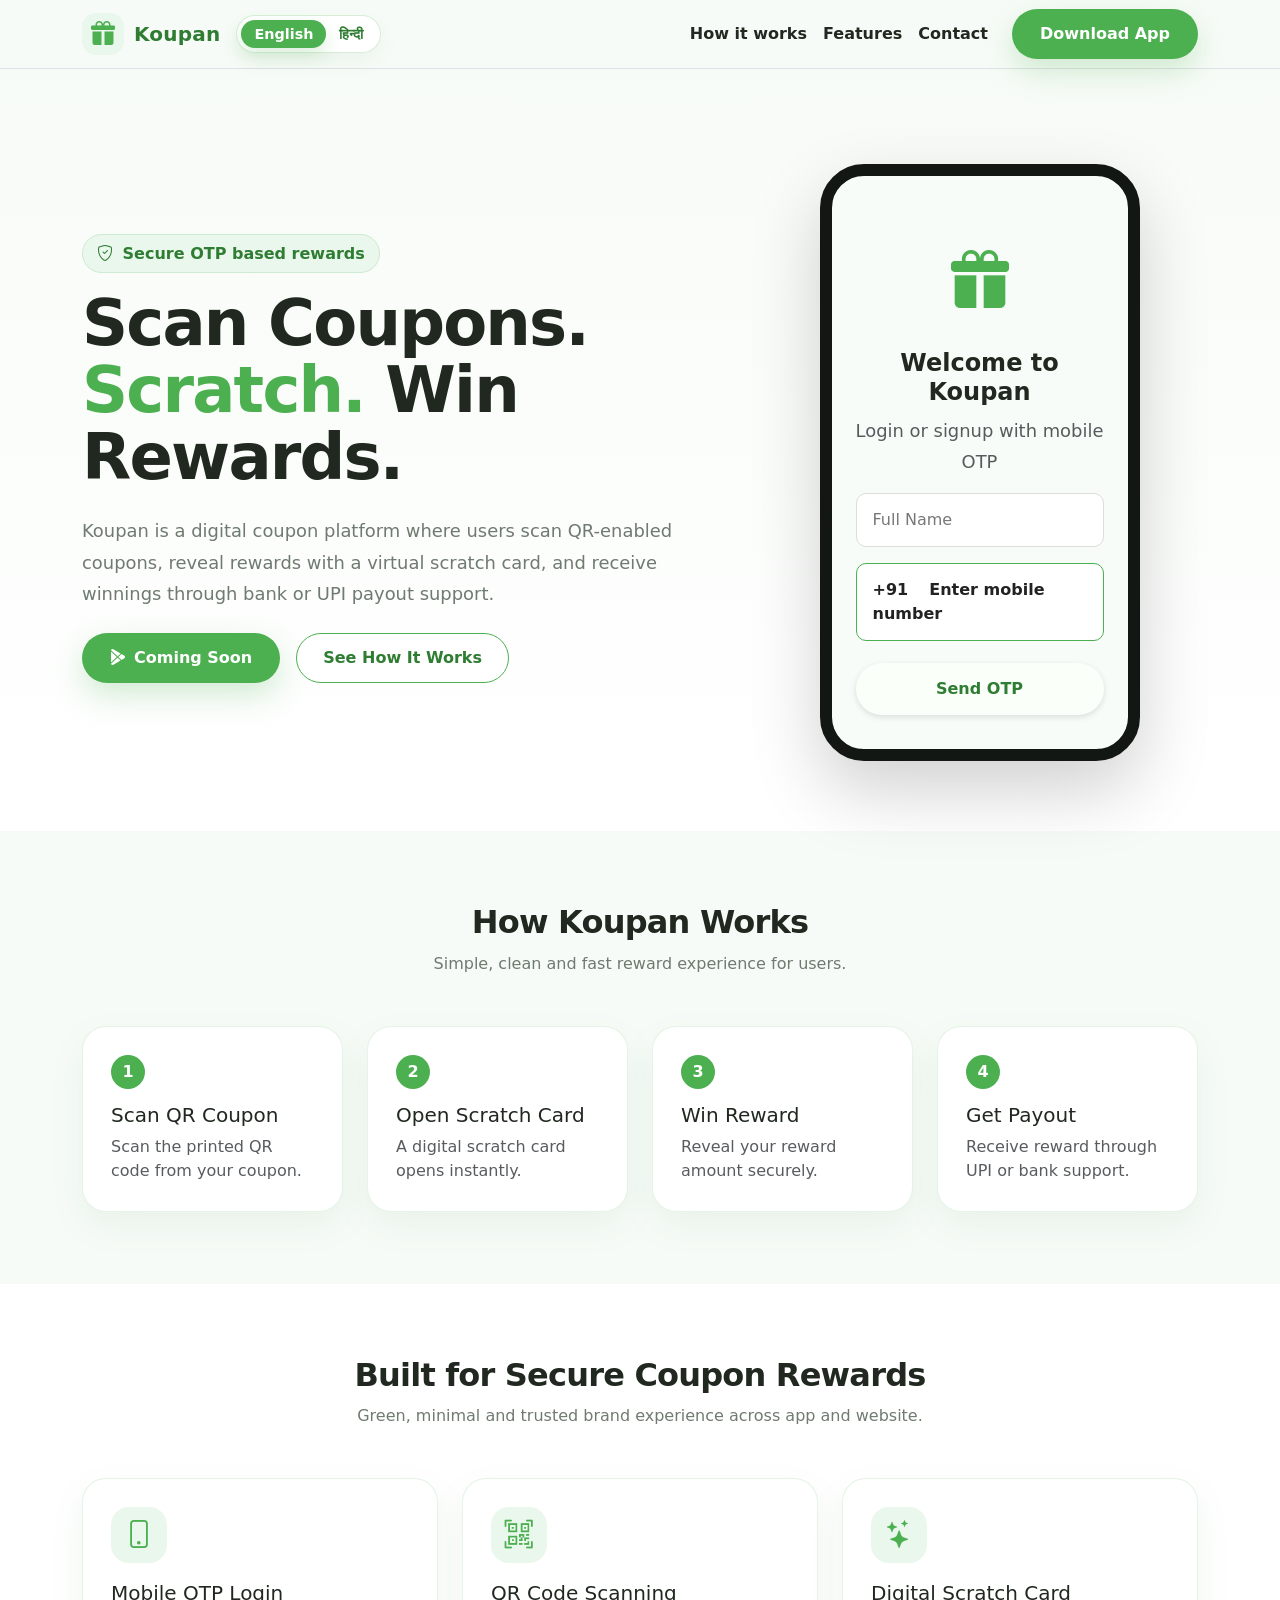
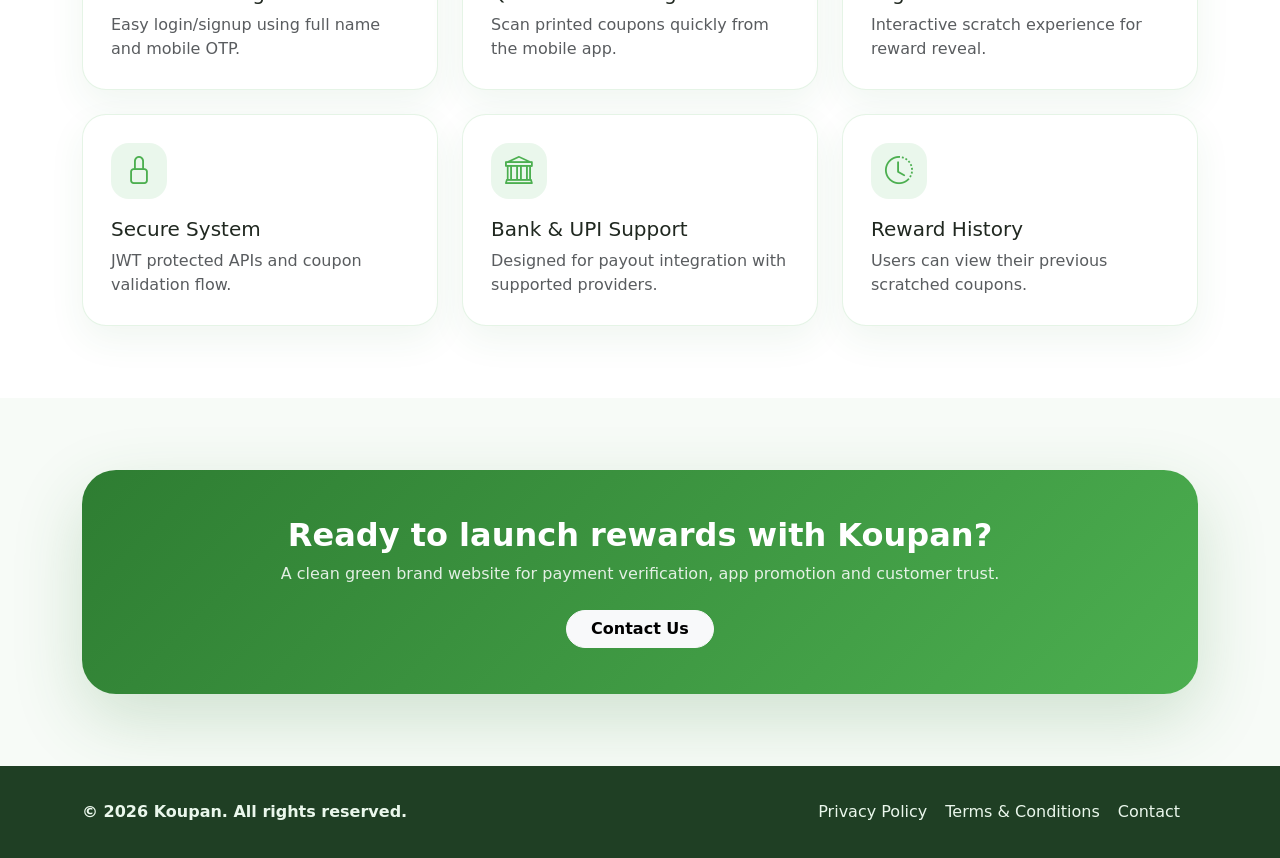
==== index.html @ 0ec5b79e "Change terms text to 'Terms & Conditions' Updated footer terms to include 'Terms & Conditions'." ====
<!doctype html>
<html lang="en">
<head>
  <meta charset="utf-8">
  <meta name="viewport" content="width=device-width, initial-scale=1">
  <title>Koupan - Scan Coupons & Win Rewards</title>
 <link rel="icon" type="image/png" sizes="32x32" href="./assets/gift-icon.png?v=5">
 <link rel="shortcut icon" href="./assets/gift-icon.png?v=5">
  <meta name="description" content="Koupan lets users scan QR coupons, scratch digital cards, and win rewards securely.">
  <link href="https://cdn.jsdelivr.net/npm/bootstrap@5.3.3/dist/css/bootstrap.min.css" rel="stylesheet">
  <link href="https://cdn.jsdelivr.net/npm/bootstrap-icons@1.11.3/font/bootstrap-icons.css" rel="stylesheet">
  <link href="assets/style.css" rel="stylesheet">
</head>
<body>
<nav class="navbar navbar-expand-lg sticky-top border-bottom">
  <div class="container">
    <div class="brand-wrap d-flex align-items-center gap-3">
      <a class="navbar-brand d-flex align-items-center me-0" href="index.html"><span class="logo-mark"><i class="bi bi-gift-fill"></i></span>Koupan</a>
      <div class="language-tabs" aria-label="Language switcher">
        <button class="lang-btn active" data-lang-btn="en" type="button">English</button>
        <button class="lang-btn" data-lang-btn="hi" type="button">हिन्दी</button>
      </div>
    </div>
    <button class="navbar-toggler" type="button" data-bs-toggle="collapse" data-bs-target="#nav"><span class="navbar-toggler-icon"></span></button>
    <div class="collapse navbar-collapse" id="nav">
      <ul class="navbar-nav ms-auto align-items-lg-center">
        <li class="nav-item"><a class="nav-link" href="#how"><span data-i18n="navHow">How it works</span></a></li>
        <li class="nav-item"><a class="nav-link" href="#features"><span data-i18n="navFeatures">Features</span></a></li>
        <li class="nav-item"><a class="nav-link" href="contact.html"><span data-i18n="navContact">Contact</span></a></li>
        <li class="nav-item ms-lg-3"><a class="btn btn-koupan" href="#download"><span data-i18n="navDownload">Download App</span></a></li>
      </ul>
    </div>
  </div>
</nav>

<section class="hero">
  <div class="container">
    <div class="row align-items-center g-5">
      <div class="col-lg-7">
        <span class="badge-koupan"><i class="bi bi-shield-check me-1"></i> <span data-i18n="badge">Secure OTP based rewards</span></span>
        <h1 class="mt-4 mb-4"><span data-i18n-html="heroTitle">Scan Coupons. <span class="text-green">Scratch.</span> <span data-i18n="step3Title">Win Reward</span>s.</span></h1>
        <p><span data-i18n="heroSub">Koupan is a digital coupon platform where users scan QR-enabled coupons, reveal rewards with a virtual scratch card, and receive winnings through bank or UPI payout support.</span></p>
        <div class="d-flex flex-wrap gap-3 mt-4" id="download">
          <a href="#" class="btn btn-koupan"><i class="bi bi-google-play me-2"></i><span data-i18n="comingSoon">Coming Soon</span></a>
          <a href="#how" class="btn btn-outline-koupan"><span data-i18n="seeHow">See How It Works</span></a>
        </div>
      </div>
      <div class="col-lg-5">
        <div class="phone-mock text-center">
          <div class="phone-icon"><i class="bi bi-gift-fill"></i></div>
          <h4 class="fw-bold mt-4"><span data-i18n="mockWelcome">Welcome to Koupan</span></h4>
          <p class="small text-muted"><span data-i18n="mockLogin">Login or signup with mobile OTP</span></p>
          <div class="input-demo"><span data-i18n="fullName">Full Name</span></div>
          <div class="mobile-demo"><span>+91</span> <span data-i18n="mobilePlaceholder">Enter mobile number</span></div>
          <div class="demo-button"><span data-i18n="sendOtp">Send OTP</span></div>
        </div>
      </div>
    </div>
  </div>
</section>

<section class="section" id="how">
  <div class="container">
    <div class="text-center mb-5">
      <h2 class="section-title"><span data-i18n="howTitle">How Koupan Works</span></h2>
      <p class="section-subtitle"><span data-i18n="howSub">Simple, clean and fast reward experience for users.</span></p>
    </div>
    <div class="row g-4">
      <div class="col-md-6 col-lg-3"><div class="step-card"><span class="step-no">1</span><h5><span data-i18n="step1Title">Scan QR Coupon</span></h5><p class="text-muted mb-0"><span data-i18n="step1Text">Scan the printed QR code from your coupon.</span></p></div></div>
      <div class="col-md-6 col-lg-3"><div class="step-card"><span class="step-no">2</span><h5><span data-i18n="step2Title">Open Scratch Card</span></h5><p class="text-muted mb-0"><span data-i18n="step2Text">A digital scratch card opens instantly.</span></p></div></div>
      <div class="col-md-6 col-lg-3"><div class="step-card"><span class="step-no">3</span><h5><span data-i18n="step3Title">Win Reward</span></h5><p class="text-muted mb-0"><span data-i18n="step3Text">Reveal your reward amount securely.</span></p></div></div>
      <div class="col-md-6 col-lg-3"><div class="step-card"><span class="step-no">4</span><h5><span data-i18n="step4Title">Get Payout</span></h5><p class="text-muted mb-0"><span data-i18n="step4Text">Receive reward through UPI or bank support.</span></p></div></div>
    </div>
  </div>
</section>

<section class="section bg-white" id="features">
  <div class="container">
    <div class="text-center mb-5">
      <h2 class="section-title"><span data-i18n="featuresTitle">Built for Secure Coupon Rewards</span></h2>
      <p class="section-subtitle"><span data-i18n="featuresSub">Green, minimal and trusted brand experience across app and website.</span></p>
    </div>
    <div class="row g-4">
      <div class="col-md-6 col-lg-4"><div class="feature-card"><div class="card-icon"><i class="bi bi-phone"></i></div><h5><span data-i18n="f1Title">Mobile OTP Login</span></h5><p class="text-muted mb-0"><span data-i18n="f1Text">Easy login/signup using full name and mobile OTP.</span></p></div></div>
      <div class="col-md-6 col-lg-4"><div class="feature-card"><div class="card-icon"><i class="bi bi-qr-code-scan"></i></div><h5><span data-i18n="f2Title">QR Code Scanning</span></h5><p class="text-muted mb-0"><span data-i18n="f2Text">Scan printed coupons quickly from the mobile app.</span></p></div></div>
      <div class="col-md-6 col-lg-4"><div class="feature-card"><div class="card-icon"><i class="bi bi-stars"></i></div><h5><span data-i18n="f3Title">Digital Scratch Card</span></h5><p class="text-muted mb-0"><span data-i18n="f3Text">Interactive scratch experience for reward reveal.</span></p></div></div>
      <div class="col-md-6 col-lg-4"><div class="feature-card"><div class="card-icon"><i class="bi bi-lock"></i></div><h5><span data-i18n="f4Title">Secure System</span></h5><p class="text-muted mb-0"><span data-i18n="f4Text">JWT protected APIs and coupon validation flow.</span></p></div></div>
      <div class="col-md-6 col-lg-4"><div class="feature-card"><div class="card-icon"><i class="bi bi-bank"></i></div><h5><span data-i18n="f5Title">Bank & UPI Support</span></h5><p class="text-muted mb-0"><span data-i18n="f5Text">Designed for payout integration with supported providers.</span></p></div></div>
      <div class="col-md-6 col-lg-4"><div class="feature-card"><div class="card-icon"><i class="bi bi-clock-history"></i></div><h5><span data-i18n="f6Title">Reward History</span></h5><p class="text-muted mb-0"><span data-i18n="f6Text">Users can view their previous scratched coupons.</span></p></div></div>
    </div>
  </div>
</section>

<section class="section">
  <div class="container">
    <div class="cta text-center">
      <h2 class="fw-bold"><span data-i18n="ctaTitle">Ready to launch rewards with Koupan?</span></h2>
      <p class="mb-4"><span data-i18n="ctaText">A clean green brand website for payment verification, app promotion and customer trust.</span></p>
      <a href="contact.html" class="btn btn-light rounded-pill px-4 fw-bold"><span data-i18n="contactUs">Contact Us</span></a>
    </div>
  </div>
</section>

<footer class="footer">
  <div class="container d-md-flex justify-content-between align-items-center">
    <div class="fw-bold"><span data-i18n="footerCopy">© 2026 Koupan. All rights reserved.</span></div>
    <div class="mt-3 mt-md-0"><a href="privacy-policy.html"><span data-i18n="privacy">Privacy Policy</span></a><a href="terms.html"><span data-i18n="terms">Terms & Conditions</span></a><a href="contact.html"><span data-i18n="navContact">Contact Us</span></a></div>
  </div>
</footer>
<script src="https://cdn.jsdelivr.net/npm/bootstrap@5.3.3/dist/js/bootstrap.bundle.min.js"></script>

<script>
const translations = {
  en: {
    navHow:'How it works', navFeatures:'Features', navContact:'Contact', navDownload:'Download App',
    badge:'Secure OTP based rewards', heroTitle:'Scan Coupons. <span class="text-green">Scratch.</span> Win Rewards.',
    heroSub:'Koupan is a digital coupon platform where users scan QR-enabled coupons, reveal rewards with a virtual scratch card, and receive winnings through bank or UPI payout support.',
    comingSoon:'Coming Soon', seeHow:'See How It Works', mockWelcome:'Welcome to Koupan', mockLogin:'Login or signup with mobile OTP', fullName:'Full Name', mobilePlaceholder:'Enter mobile number', sendOtp:'Send OTP',
    howTitle:'How Koupan Works', howSub:'Simple, clean and fast reward experience for users.', step1Title:'Scan QR Coupon', step1Text:'Scan the printed QR code from your coupon.', step2Title:'Open Scratch Card', step2Text:'A digital scratch card opens instantly.', step3Title:'Win Reward', step3Text:'Reveal your reward amount securely.', step4Title:'Get Payout', step4Text:'Receive reward through UPI or bank support.',
    featuresTitle:'Built for Secure Coupon Rewards', featuresSub:'Green, minimal and trusted brand experience across app and website.', f1Title:'Mobile OTP Login', f1Text:'Easy login/signup using full name and mobile OTP.', f2Title:'QR Code Scanning', f2Text:'Scan printed coupons quickly from the mobile app.', f3Title:'Digital Scratch Card', f3Text:'Interactive scratch experience for reward reveal.', f4Title:'Secure System', f4Text:'JWT protected APIs and coupon validation flow.', f5Title:'Bank & UPI Support', f5Text:'Designed for payout integration with supported providers.', f6Title:'Reward History', f6Text:'Users can view their previous scratched coupons.',
    ctaTitle:'Ready to launch rewards with Koupan?', ctaText:'A clean green brand website for payment verification, app promotion and customer trust.', contactUs:'Contact Us', footerCopy:'© 2026 Koupan. All rights reserved.', privacy:'Privacy Policy', terms:'Terms & Conditions'
  },
  hi: {
    navHow:'कैसे काम करता है', navFeatures:'फीचर्स', navContact:'संपर्क', navDownload:'ऐप डाउनलोड करें',
    badge:'सुरक्षित OTP आधारित रिवॉर्ड', heroTitle:'कूपन स्कैन करें. <span class="text-green">स्क्रैच करें.</span> रिवॉर्ड जीतें.',
    heroSub:'Koupan एक डिजिटल कूपन प्लेटफॉर्म है जहाँ यूज़र QR कूपन स्कैन करते हैं, वर्चुअल स्क्रैच कार्ड से रिवॉर्ड देखते हैं, और बैंक या UPI सपोर्ट के माध्यम से जीत की राशि प्राप्त करते हैं.',
    comingSoon:'जल्द आ रहा है', seeHow:'कैसे काम करता है देखें', mockWelcome:'Koupan में आपका स्वागत है', mockLogin:'मोबाइल OTP से लॉगिन या साइनअप करें', fullName:'पूरा नाम', mobilePlaceholder:'मोबाइल नंबर डालें', sendOtp:'OTP भेजें',
    howTitle:'Koupan कैसे काम करता है', howSub:'यूज़र के लिए आसान, साफ और तेज रिवॉर्ड अनुभव.', step1Title:'QR कूपन स्कैन करें', step1Text:'अपने कूपन पर प्रिंटेड QR कोड स्कैन करें.', step2Title:'स्क्रैच कार्ड खोलें', step2Text:'डिजिटल स्क्रैच कार्ड तुरंत खुल जाता है.', step3Title:'रिवॉर्ड जीतें', step3Text:'अपनी रिवॉर्ड राशि सुरक्षित तरीके से देखें.', step4Title:'पेआउट प्राप्त करें', step4Text:'UPI या बैंक सपोर्ट के माध्यम से रिवॉर्ड प्राप्त करें.',
    featuresTitle:'सुरक्षित कूपन रिवॉर्ड के लिए बनाया गया', featuresSub:'ऐप और वेबसाइट दोनों में ग्रीन, मिनिमल और भरोसेमंद ब्रांड अनुभव.', f1Title:'मोबाइल OTP लॉगिन', f1Text:'पूरा नाम और मोबाइल OTP से आसान लॉगिन/साइनअप.', f2Title:'QR कोड स्कैनिंग', f2Text:'मोबाइल ऐप से प्रिंटेड कूपन जल्दी स्कैन करें.', f3Title:'डिजिटल स्क्रैच कार्ड', f3Text:'रिवॉर्ड देखने के लिए इंटरैक्टिव स्क्रैच अनुभव.', f4Title:'सुरक्षित सिस्टम', f4Text:'JWT protected APIs और कूपन वैलिडेशन फ्लो.', f5Title:'बैंक और UPI सपोर्ट', f5Text:'Supported providers के साथ payout integration के लिए तैयार.', f6Title:'रिवॉर्ड हिस्ट्री', f6Text:'यूज़र अपने पहले स्क्रैच किए गए कूपन देख सकते हैं.',
    ctaTitle:'Koupan के साथ रिवॉर्ड लॉन्च करने के लिए तैयार हैं?', ctaText:'Payment verification, app promotion और customer trust के लिए clean green brand website.', contactUs:'संपर्क करें', footerCopy:'© 2026 Koupan. सभी अधिकार सुरक्षित.', privacy:'प्राइवेसी पॉलिसी', terms:'नियम'
  }
};
function setLanguage(lang){
  const dict = translations[lang] || translations.en;
  document.querySelectorAll('[data-i18n]').forEach(el => { el.textContent = dict[el.dataset.i18n] || el.textContent; });
  document.querySelectorAll('[data-i18n-html]').forEach(el => { el.innerHTML = dict[el.dataset.i18nHtml] || el.innerHTML; });
  document.querySelectorAll('[data-lang-btn]').forEach(btn => btn.classList.toggle('active', btn.dataset.langBtn === lang));
  document.documentElement.lang = lang === 'hi' ? 'hi' : 'en';
  localStorage.setItem('koupanLang', lang);
}
document.querySelectorAll('[data-lang-btn]').forEach(btn => btn.addEventListener('click', () => setLanguage(btn.dataset.langBtn)));
setLanguage(localStorage.getItem('koupanLang') || 'en');
</script>
</body>
</html>
---- assets/style.css ----
:root{
  --koupan-green:#4CAF50;
  --koupan-dark:#2E7D32;
  --koupan-soft:#EAF7EC;
  --koupan-bg:#F7FBF7;
  --koupan-text:#202820;
  --koupan-muted:#6F7A70;
  --white:#FFFFFF;
}

*{box-sizing:border-box}
body{
  margin:0;
  font-family:Inter,system-ui,-apple-system,BlinkMacSystemFont,"Segoe UI",sans-serif;
  background:var(--koupan-bg);
  color:var(--koupan-text);
}

.navbar{background:rgba(247,251,247,.95);backdrop-filter:blur(12px)}
.navbar-brand{font-weight:800;color:var(--koupan-dark)!important;letter-spacing:.2px}
.nav-link{font-weight:600;color:var(--koupan-text)!important}
.nav-link:hover{color:var(--koupan-green)!important}

.logo-mark{
  width:42px;height:42px;border-radius:14px;background:var(--koupan-soft);
  display:inline-flex;align-items:center;justify-content:center;color:var(--koupan-green);font-size:24px;margin-right:10px;
}

.hero{
  padding:95px 0 70px;
  background:linear-gradient(180deg,#F7FBF7 0%,#FFFFFF 100%);
}
.hero-card{
  border:1px solid rgba(76,175,80,.16);
  border-radius:30px;
  background:var(--white);
  box-shadow:0 24px 70px rgba(46,125,50,.10);
  padding:34px;
}
.badge-koupan{background:var(--koupan-soft);color:var(--koupan-dark);border:1px solid rgba(76,175,80,.18);padding:9px 14px;border-radius:999px;font-weight:700}
.hero h1{font-size:clamp(2.2rem,5vw,4.6rem);font-weight:900;line-height:1.05;letter-spacing:-1.8px}
.hero p{font-size:1.12rem;color:var(--koupan-muted);line-height:1.75}
.text-green{color:var(--koupan-green)}

.btn-koupan{background:var(--koupan-green);color:#fff;border:0;border-radius:999px;padding:13px 28px;font-weight:800;box-shadow:0 12px 30px rgba(76,175,80,.24)}
.btn-koupan:hover{background:var(--koupan-dark);color:#fff}
.btn-outline-koupan{border:1.5px solid var(--koupan-green);color:var(--koupan-dark);border-radius:999px;padding:12px 26px;font-weight:800;background:#fff}
.btn-outline-koupan:hover{background:var(--koupan-soft);color:var(--koupan-dark)}

.phone-mock{
  max-width:320px;margin:auto;border:12px solid #131713;border-radius:44px;background:#F8FCF8;padding:34px 24px;box-shadow:0 30px 70px rgba(0,0,0,.18);min-height:560px;
}
.phone-icon{font-size:58px;color:var(--koupan-green);margin-top:28px}
.input-demo{background:#fff;border:1px solid #d8ded8;border-radius:10px;padding:14px 16px;color:#777;margin:16px 0;text-align:left}
.mobile-demo{border:1.5px solid var(--koupan-green);border-radius:10px;padding:14px 16px;text-align:left;background:#fff}
.mobile-demo span{font-weight:800;margin-right:16px;color:#222}
.demo-button{margin-top:22px;background:#FAFFFA;border-radius:999px;padding:14px;color:var(--koupan-dark);font-weight:800;box-shadow:0 2px 6px rgba(0,0,0,.12)}

.section{padding:72px 0}
.section-title{font-weight:900;letter-spacing:-.8px}
.section-subtitle{color:var(--koupan-muted);max-width:720px;margin:auto;line-height:1.75}
.feature-card,.step-card{
  background:#fff;border:1px solid rgba(76,175,80,.14);border-radius:24px;padding:28px;height:100%;box-shadow:0 14px 36px rgba(46,125,50,.07);
}
.card-icon{width:56px;height:56px;border-radius:18px;background:var(--koupan-soft);display:flex;align-items:center;justify-content:center;color:var(--koupan-green);font-size:28px;margin-bottom:18px}
.step-no{width:34px;height:34px;border-radius:50%;background:var(--koupan-green);color:#fff;display:inline-flex;align-items:center;justify-content:center;font-weight:900;margin-bottom:14px}

.cta{background:linear-gradient(135deg,var(--koupan-dark),var(--koupan-green));color:white;border-radius:34px;padding:46px;box-shadow:0 25px 70px rgba(46,125,50,.20)}
.cta p{color:rgba(255,255,255,.86)}
.footer{background:#1F3F24;color:#EAF7EC;padding:34px 0}
.footer a{color:#EAF7EC;text-decoration:none;margin-right:18px}
.footer a:hover{text-decoration:underline}
.page-header{padding:92px 0 40px;background:#fff;border-bottom:1px solid rgba(76,175,80,.12)}
.content-box{background:#fff;border:1px solid rgba(76,175,80,.14);border-radius:24px;padding:32px;box-shadow:0 14px 36px rgba(46,125,50,.07)}

@media(max-width:768px){.hero{padding-top:72px}.hero-card{padding:24px}.phone-mock{margin-top:30px}.cta{padding:30px}.footer a{display:inline-block;margin-bottom:8px}}

.brand-wrap{min-width:0}
.language-tabs{display:inline-flex;background:#fff;border:1px solid rgba(76,175,80,.22);border-radius:999px;padding:4px;box-shadow:0 8px 20px rgba(46,125,50,.06)}
.lang-btn{border:0;background:transparent;color:var(--koupan-dark);font-weight:800;border-radius:999px;padding:7px 13px;font-size:.9rem;line-height:1}
.lang-btn.active{background:var(--koupan-green);color:#fff;box-shadow:0 8px 18px rgba(76,175,80,.20)}
@media(max-width:576px){.brand-wrap{gap:8px!important}.lang-btn{padding:6px 10px;font-size:.8rem}.logo-mark{width:38px;height:38px}.navbar-brand{font-size:1.05rem}}
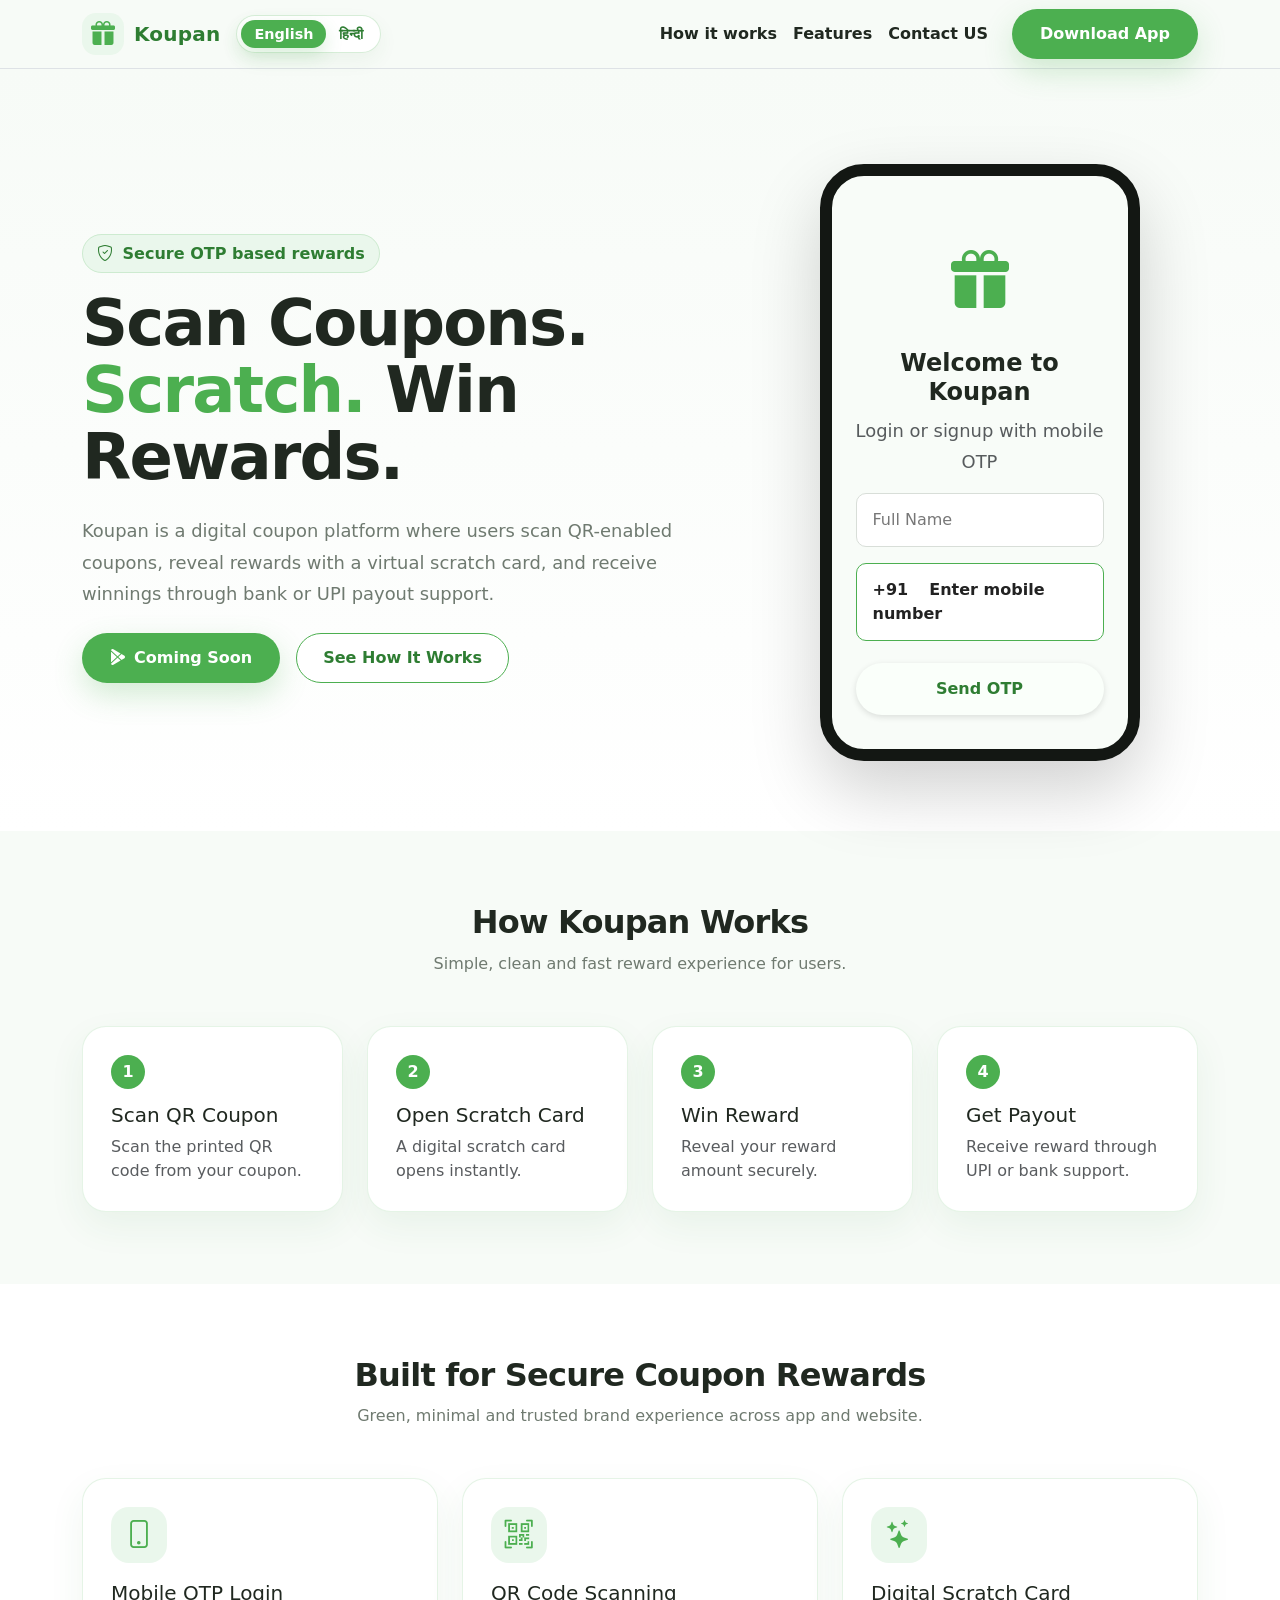
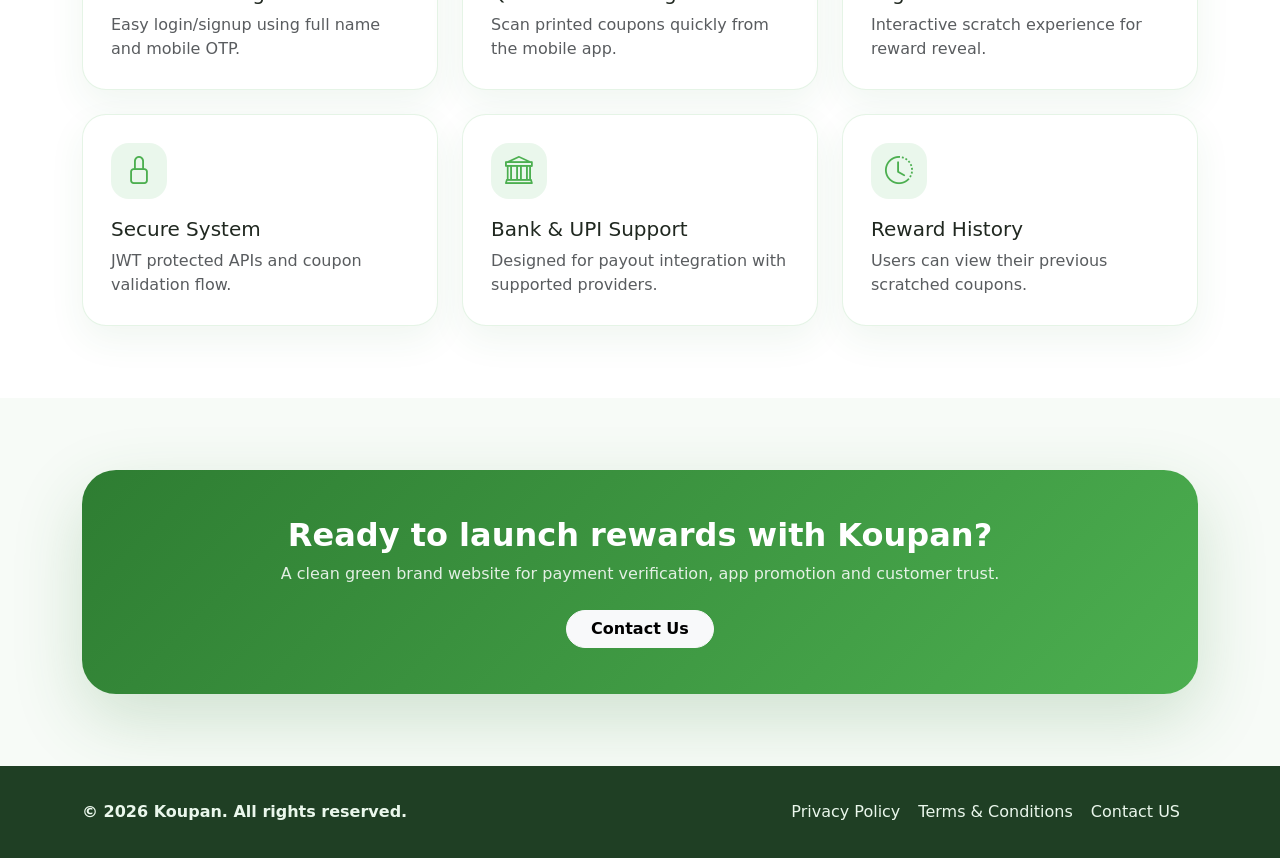
==== commit a77ead80: "Modify contact link text in index.html Updated the 'Contact' label to 'Contact Us' in English and 'स" ====
--- a/index.html
+++ b/index.html
@@ -26,7 +26,7 @@
       <ul class="navbar-nav ms-auto align-items-lg-center">
         <li class="nav-item"><a class="nav-link" href="#how"><span data-i18n="navHow">How it works</span></a></li>
         <li class="nav-item"><a class="nav-link" href="#features"><span data-i18n="navFeatures">Features</span></a></li>
-        <li class="nav-item"><a class="nav-link" href="contact.html"><span data-i18n="navContact">Contact</span></a></li>
+        <li class="nav-item"><a class="nav-link" href="contact.html"><span data-i18n="navContact">Contact Us</span></a></li>
         <li class="nav-item ms-lg-3"><a class="btn btn-koupan" href="#download"><span data-i18n="navDownload">Download App</span></a></li>
       </ul>
     </div>
@@ -112,7 +112,7 @@
 <script>
 const translations = {
   en: {
-    navHow:'How it works', navFeatures:'Features', navContact:'Contact', navDownload:'Download App',
+    navHow:'How it works', navFeatures:'Features', navContact:'Contact US', navDownload:'Download App',
     badge:'Secure OTP based rewards', heroTitle:'Scan Coupons. <span class="text-green">Scratch.</span> Win Rewards.',
     heroSub:'Koupan is a digital coupon platform where users scan QR-enabled coupons, reveal rewards with a virtual scratch card, and receive winnings through bank or UPI payout support.',
     comingSoon:'Coming Soon', seeHow:'See How It Works', mockWelcome:'Welcome to Koupan', mockLogin:'Login or signup with mobile OTP', fullName:'Full Name', mobilePlaceholder:'Enter mobile number', sendOtp:'Send OTP',
@@ -121,13 +121,13 @@
     ctaTitle:'Ready to launch rewards with Koupan?', ctaText:'A clean green brand website for payment verification, app promotion and customer trust.', contactUs:'Contact Us', footerCopy:'© 2026 Koupan. All rights reserved.', privacy:'Privacy Policy', terms:'Terms & Conditions'
   },
   hi: {
-    navHow:'कैसे काम करता है', navFeatures:'फीचर्स', navContact:'संपर्क', navDownload:'ऐप डाउनलोड करें',
+    navHow:'कैसे काम करता है', navFeatures:'फीचर्स', navContact:'संपर्क करें', navDownload:'ऐप डाउनलोड करें',
     badge:'सुरक्षित OTP आधारित रिवॉर्ड', heroTitle:'कूपन स्कैन करें. <span class="text-green">स्क्रैच करें.</span> रिवॉर्ड जीतें.',
     heroSub:'Koupan एक डिजिटल कूपन प्लेटफॉर्म है जहाँ यूज़र QR कूपन स्कैन करते हैं, वर्चुअल स्क्रैच कार्ड से रिवॉर्ड देखते हैं, और बैंक या UPI सपोर्ट के माध्यम से जीत की राशि प्राप्त करते हैं.',
     comingSoon:'जल्द आ रहा है', seeHow:'कैसे काम करता है देखें', mockWelcome:'Koupan में आपका स्वागत है', mockLogin:'मोबाइल OTP से लॉगिन या साइनअप करें', fullName:'पूरा नाम', mobilePlaceholder:'मोबाइल नंबर डालें', sendOtp:'OTP भेजें',
     howTitle:'Koupan कैसे काम करता है', howSub:'यूज़र के लिए आसान, साफ और तेज रिवॉर्ड अनुभव.', step1Title:'QR कूपन स्कैन करें', step1Text:'अपने कूपन पर प्रिंटेड QR कोड स्कैन करें.', step2Title:'स्क्रैच कार्ड खोलें', step2Text:'डिजिटल स्क्रैच कार्ड तुरंत खुल जाता है.', step3Title:'रिवॉर्ड जीतें', step3Text:'अपनी रिवॉर्ड राशि सुरक्षित तरीके से देखें.', step4Title:'पेआउट प्राप्त करें', step4Text:'UPI या बैंक सपोर्ट के माध्यम से रिवॉर्ड प्राप्त करें.',
     featuresTitle:'सुरक्षित कूपन रिवॉर्ड के लिए बनाया गया', featuresSub:'ऐप और वेबसाइट दोनों में ग्रीन, मिनिमल और भरोसेमंद ब्रांड अनुभव.', f1Title:'मोबाइल OTP लॉगिन', f1Text:'पूरा नाम और मोबाइल OTP से आसान लॉगिन/साइनअप.', f2Title:'QR कोड स्कैनिंग', f2Text:'मोबाइल ऐप से प्रिंटेड कूपन जल्दी स्कैन करें.', f3Title:'डिजिटल स्क्रैच कार्ड', f3Text:'रिवॉर्ड देखने के लिए इंटरैक्टिव स्क्रैच अनुभव.', f4Title:'सुरक्षित सिस्टम', f4Text:'JWT protected APIs और कूपन वैलिडेशन फ्लो.', f5Title:'बैंक और UPI सपोर्ट', f5Text:'Supported providers के साथ payout integration के लिए तैयार.', f6Title:'रिवॉर्ड हिस्ट्री', f6Text:'यूज़र अपने पहले स्क्रैच किए गए कूपन देख सकते हैं.',
-    ctaTitle:'Koupan के साथ रिवॉर्ड लॉन्च करने के लिए तैयार हैं?', ctaText:'Payment verification, app promotion और customer trust के लिए clean green brand website.', contactUs:'संपर्क करें', footerCopy:'© 2026 Koupan. सभी अधिकार सुरक्षित.', privacy:'प्राइवेसी पॉलिसी', terms:'नियम'
+    ctaTitle:'Koupan के साथ रिवॉर्ड लॉन्च करने के लिए तैयार हैं?', ctaText:'Payment verification, app promotion और customer trust के लिए clean green brand website.', contactUs:'संपर्क करें', footerCopy:'© 2026 Koupan. सभी अधिकार सुरक्षित.', privacy:'गोपनीयता नीति', terms:'नियम एवं शर्तें'
   }
 };
 function setLanguage(lang){
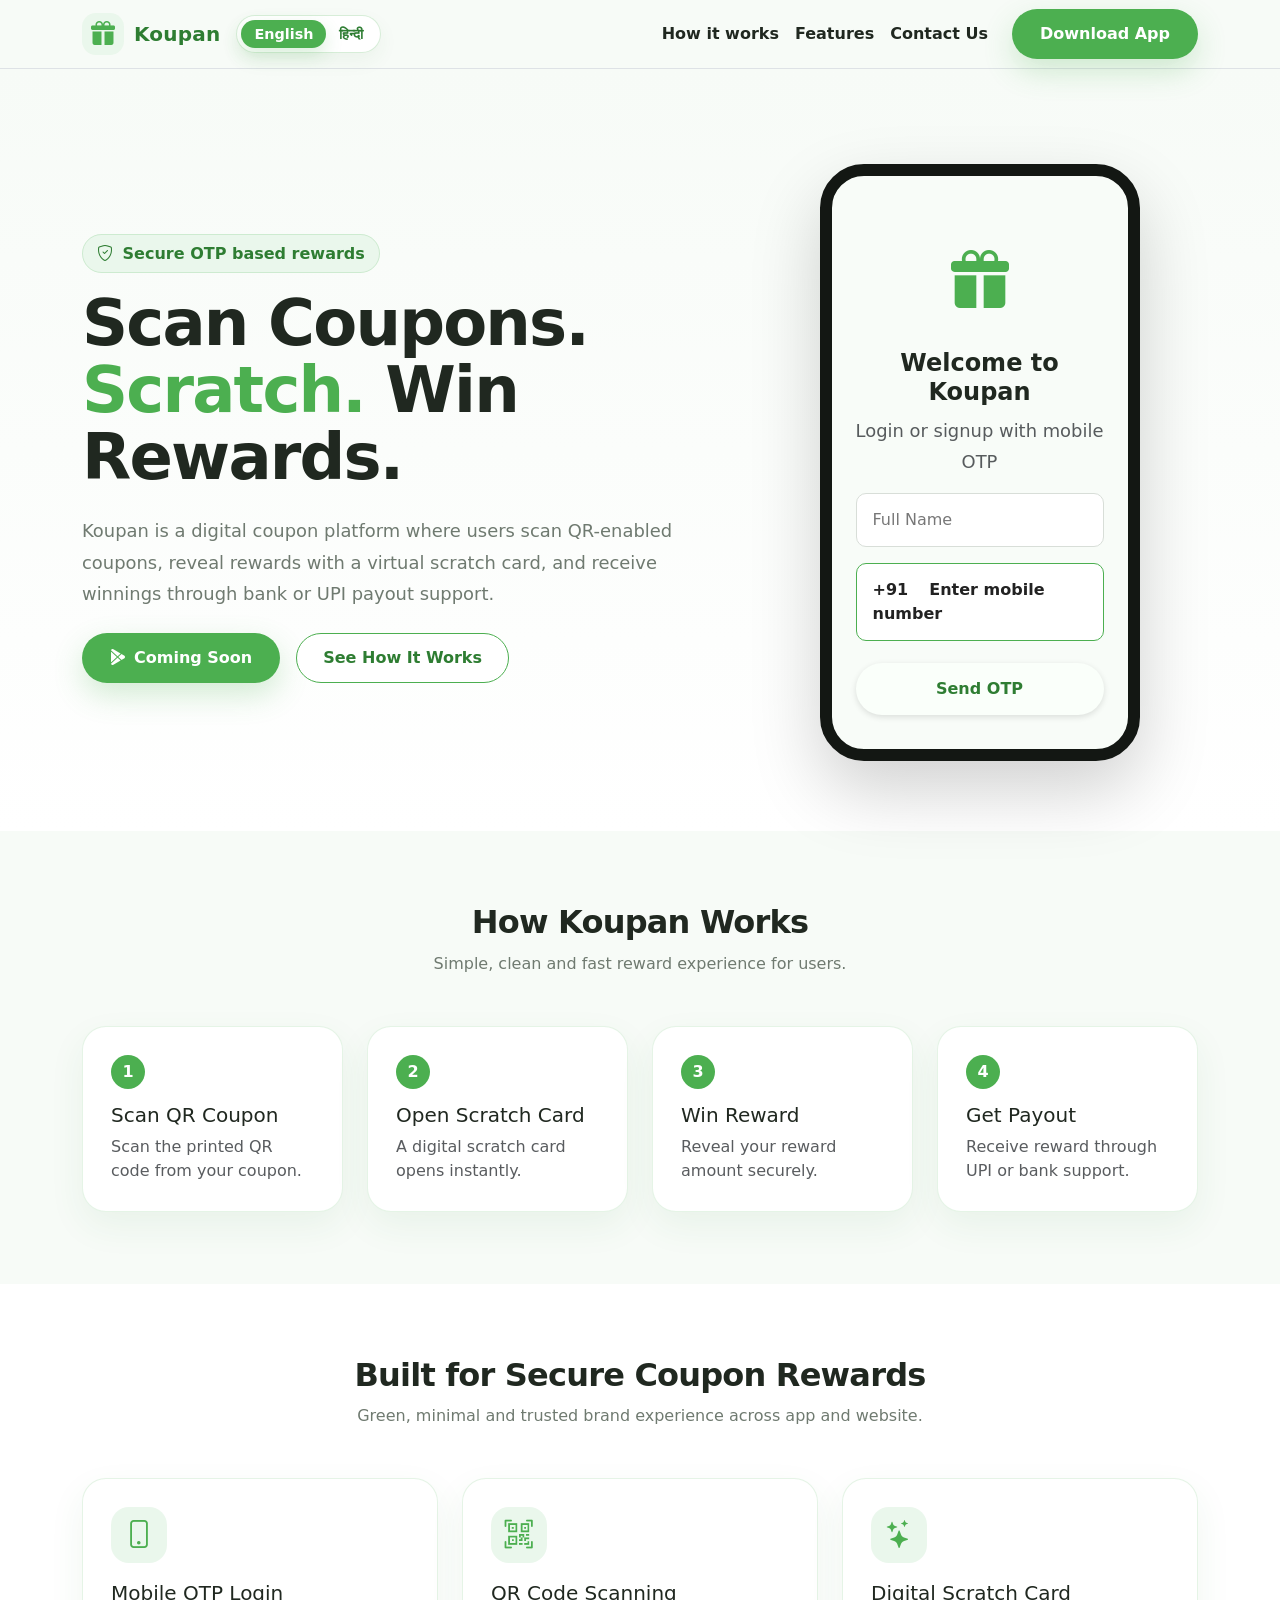
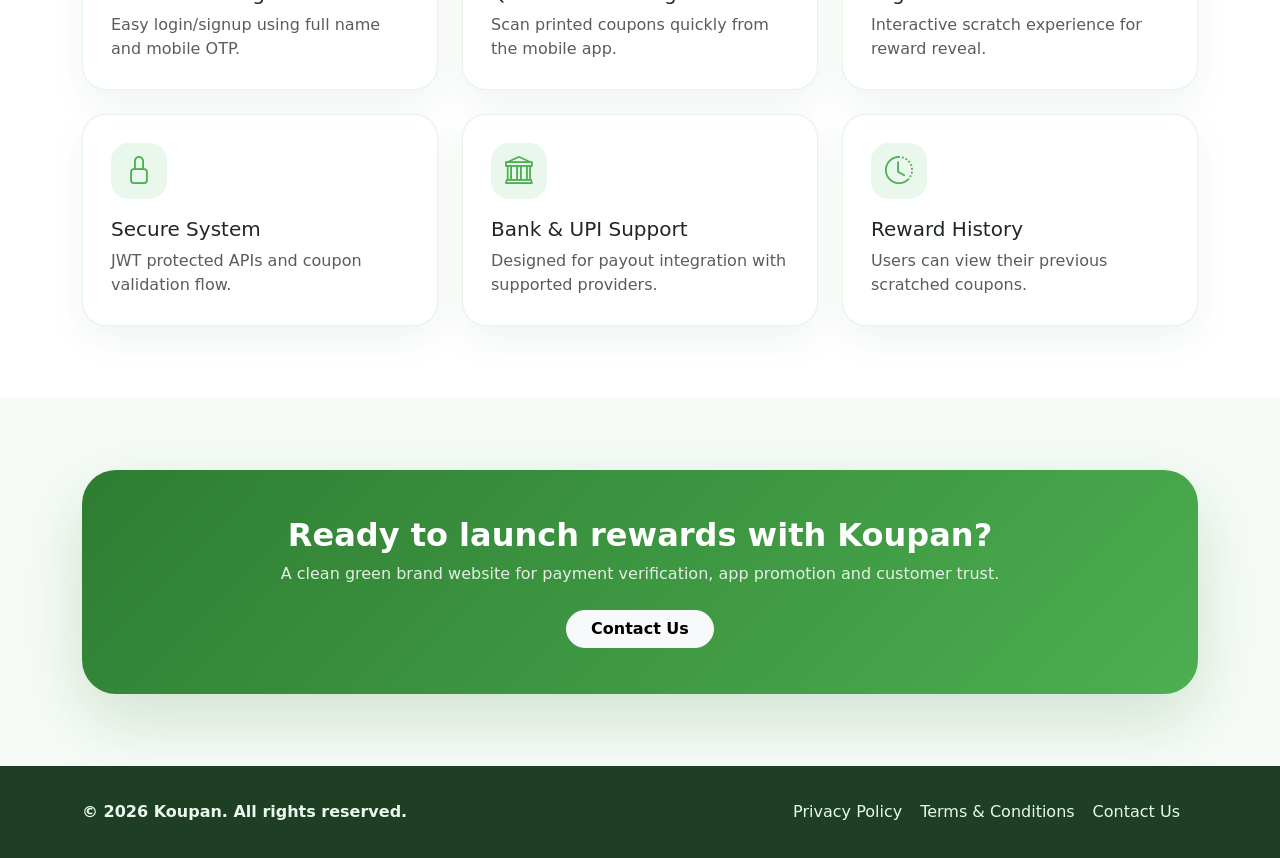
==== commit 5682e7d0: "Fix typo in navigation contact label" ====
--- a/index.html
+++ b/index.html
@@ -112,7 +112,7 @@
 <script>
 const translations = {
   en: {
-    navHow:'How it works', navFeatures:'Features', navContact:'Contact US', navDownload:'Download App',
+    navHow:'How it works', navFeatures:'Features', navContact:'Contact Us', navDownload:'Download App',
     badge:'Secure OTP based rewards', heroTitle:'Scan Coupons. <span class="text-green">Scratch.</span> Win Rewards.',
     heroSub:'Koupan is a digital coupon platform where users scan QR-enabled coupons, reveal rewards with a virtual scratch card, and receive winnings through bank or UPI payout support.',
     comingSoon:'Coming Soon', seeHow:'See How It Works', mockWelcome:'Welcome to Koupan', mockLogin:'Login or signup with mobile OTP', fullName:'Full Name', mobilePlaceholder:'Enter mobile number', sendOtp:'Send OTP',
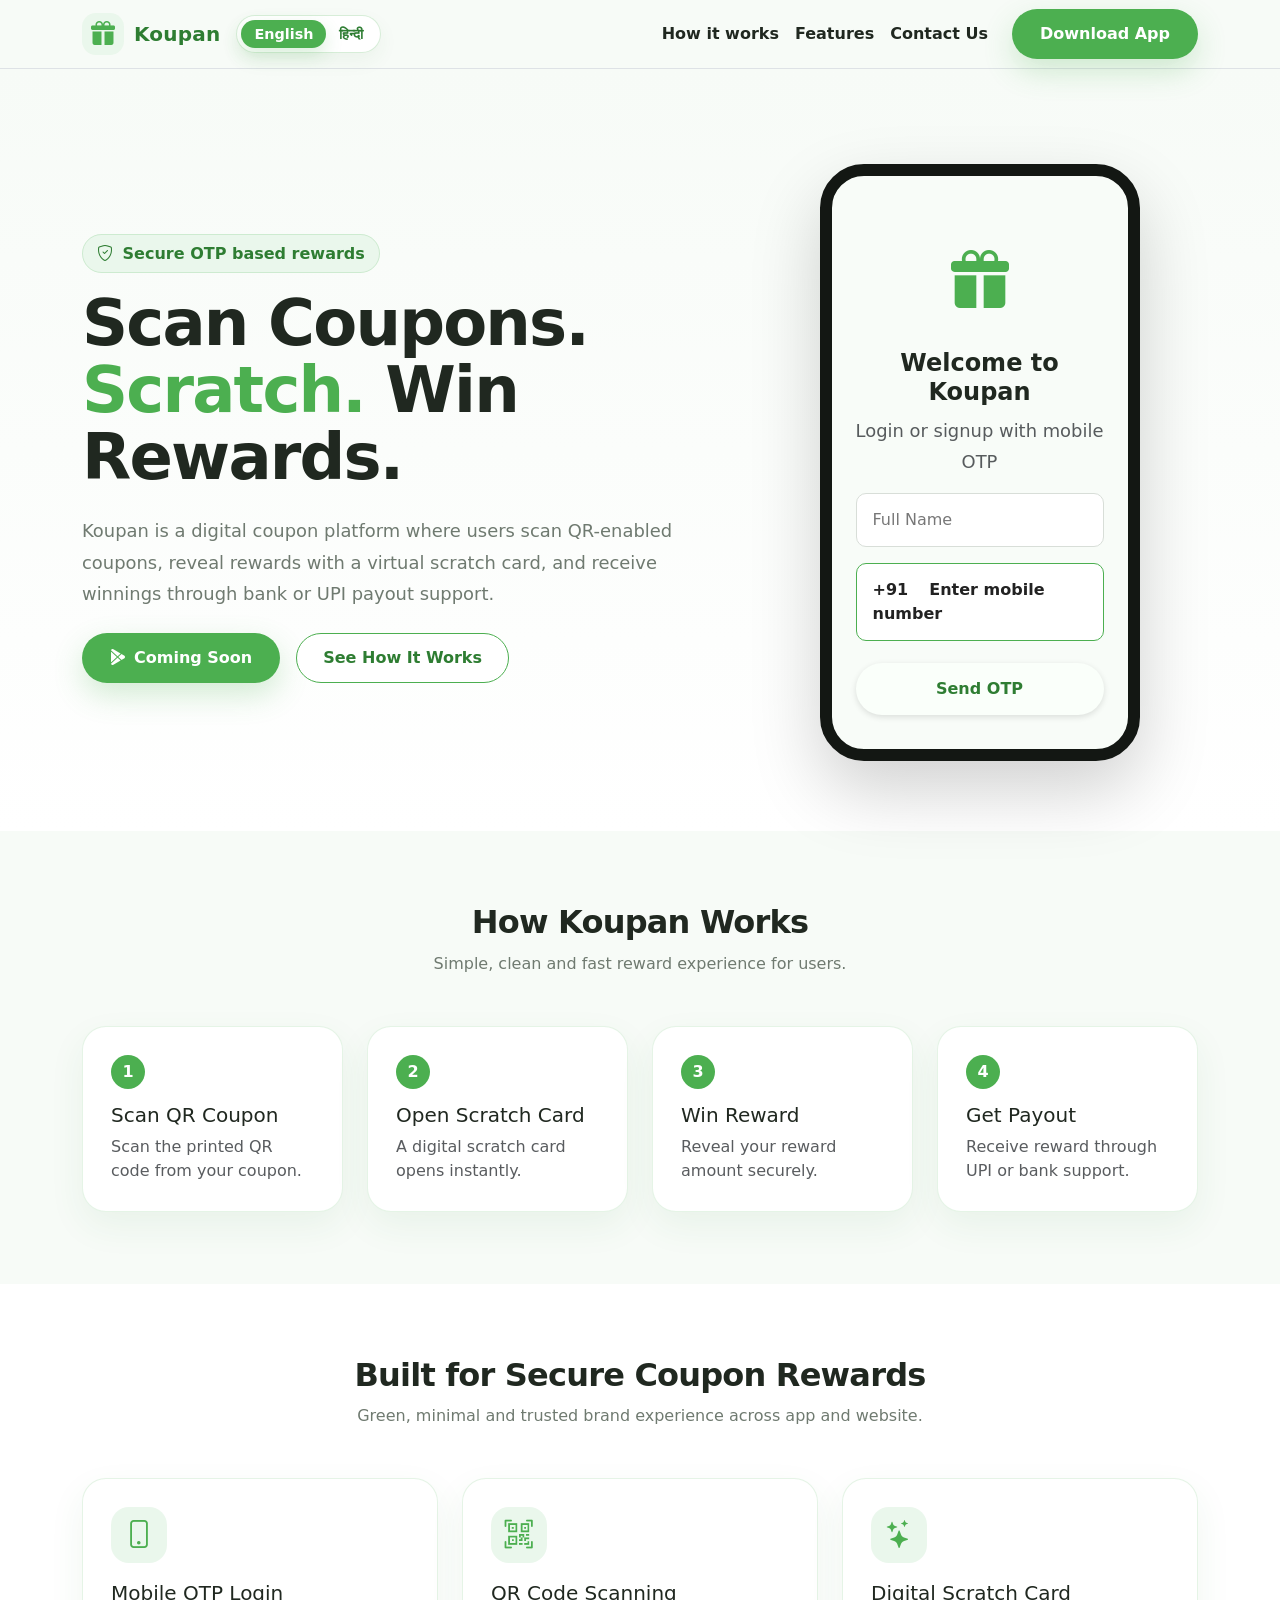
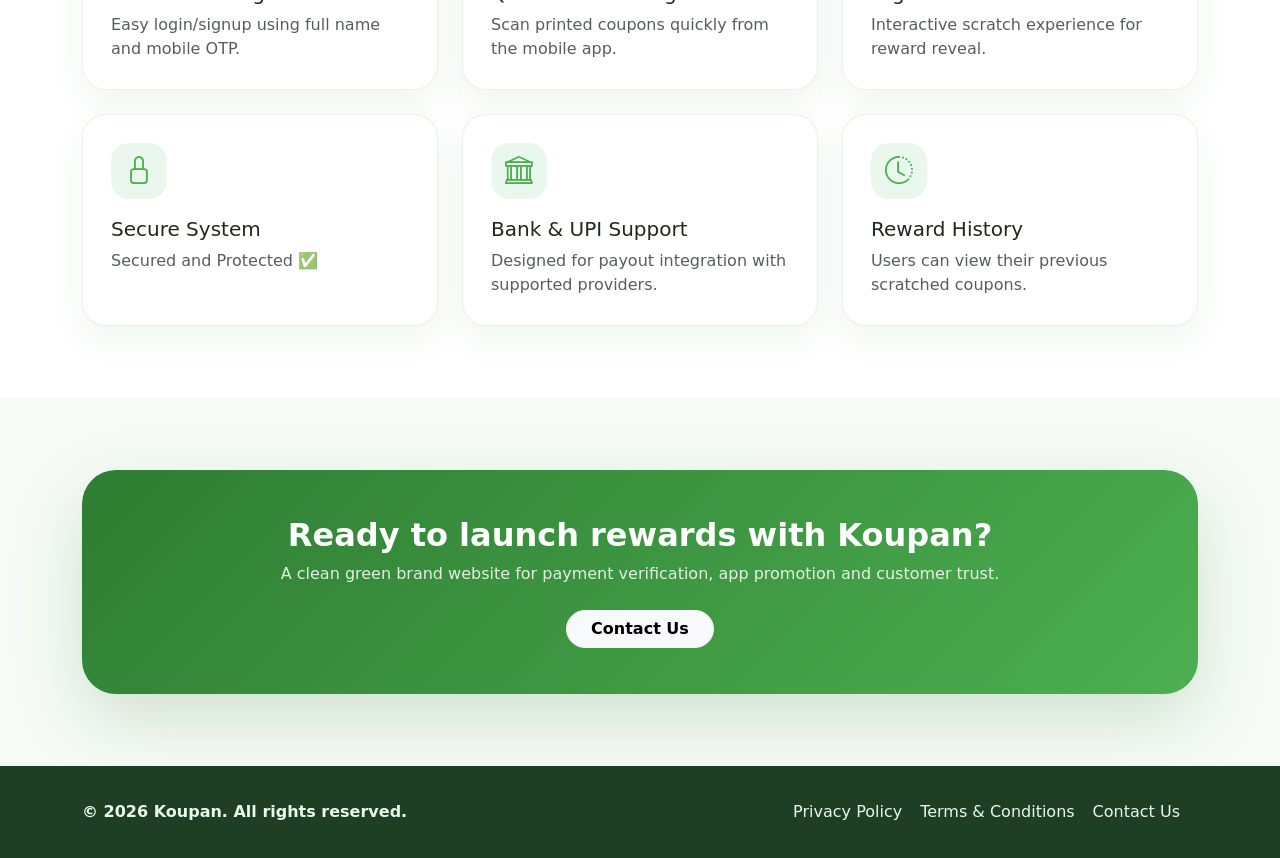
==== commit 20c629eb: "Update index.html" ====
--- a/index.html
+++ b/index.html
@@ -84,7 +84,7 @@
       <div class="col-md-6 col-lg-4"><div class="feature-card"><div class="card-icon"><i class="bi bi-phone"></i></div><h5><span data-i18n="f1Title">Mobile OTP Login</span></h5><p class="text-muted mb-0"><span data-i18n="f1Text">Easy login/signup using full name and mobile OTP.</span></p></div></div>
       <div class="col-md-6 col-lg-4"><div class="feature-card"><div class="card-icon"><i class="bi bi-qr-code-scan"></i></div><h5><span data-i18n="f2Title">QR Code Scanning</span></h5><p class="text-muted mb-0"><span data-i18n="f2Text">Scan printed coupons quickly from the mobile app.</span></p></div></div>
       <div class="col-md-6 col-lg-4"><div class="feature-card"><div class="card-icon"><i class="bi bi-stars"></i></div><h5><span data-i18n="f3Title">Digital Scratch Card</span></h5><p class="text-muted mb-0"><span data-i18n="f3Text">Interactive scratch experience for reward reveal.</span></p></div></div>
-      <div class="col-md-6 col-lg-4"><div class="feature-card"><div class="card-icon"><i class="bi bi-lock"></i></div><h5><span data-i18n="f4Title">Secure System</span></h5><p class="text-muted mb-0"><span data-i18n="f4Text">JWT protected APIs and coupon validation flow.</span></p></div></div>
+      <div class="col-md-6 col-lg-4"><div class="feature-card"><div class="card-icon"><i class="bi bi-lock"></i></div><h5><span data-i18n="f4Title">Secure System</span></h5><p class="text-muted mb-0"><span data-i18n="f4Text"></span></p></div></div>
       <div class="col-md-6 col-lg-4"><div class="feature-card"><div class="card-icon"><i class="bi bi-bank"></i></div><h5><span data-i18n="f5Title">Bank & UPI Support</span></h5><p class="text-muted mb-0"><span data-i18n="f5Text">Designed for payout integration with supported providers.</span></p></div></div>
       <div class="col-md-6 col-lg-4"><div class="feature-card"><div class="card-icon"><i class="bi bi-clock-history"></i></div><h5><span data-i18n="f6Title">Reward History</span></h5><p class="text-muted mb-0"><span data-i18n="f6Text">Users can view their previous scratched coupons.</span></p></div></div>
     </div>
@@ -117,7 +117,7 @@
     heroSub:'Koupan is a digital coupon platform where users scan QR-enabled coupons, reveal rewards with a virtual scratch card, and receive winnings through bank or UPI payout support.',
     comingSoon:'Coming Soon', seeHow:'See How It Works', mockWelcome:'Welcome to Koupan', mockLogin:'Login or signup with mobile OTP', fullName:'Full Name', mobilePlaceholder:'Enter mobile number', sendOtp:'Send OTP',
     howTitle:'How Koupan Works', howSub:'Simple, clean and fast reward experience for users.', step1Title:'Scan QR Coupon', step1Text:'Scan the printed QR code from your coupon.', step2Title:'Open Scratch Card', step2Text:'A digital scratch card opens instantly.', step3Title:'Win Reward', step3Text:'Reveal your reward amount securely.', step4Title:'Get Payout', step4Text:'Receive reward through UPI or bank support.',
-    featuresTitle:'Built for Secure Coupon Rewards', featuresSub:'Green, minimal and trusted brand experience across app and website.', f1Title:'Mobile OTP Login', f1Text:'Easy login/signup using full name and mobile OTP.', f2Title:'QR Code Scanning', f2Text:'Scan printed coupons quickly from the mobile app.', f3Title:'Digital Scratch Card', f3Text:'Interactive scratch experience for reward reveal.', f4Title:'Secure System', f4Text:'JWT protected APIs and coupon validation flow.', f5Title:'Bank & UPI Support', f5Text:'Designed for payout integration with supported providers.', f6Title:'Reward History', f6Text:'Users can view their previous scratched coupons.',
+    featuresTitle:'Built for Secure Coupon Rewards', featuresSub:'Green, minimal and trusted brand experience across app and website.', f1Title:'Mobile OTP Login', f1Text:'Easy login/signup using full name and mobile OTP.', f2Title:'QR Code Scanning', f2Text:'Scan printed coupons quickly from the mobile app.', f3Title:'Digital Scratch Card', f3Text:'Interactive scratch experience for reward reveal.', f4Title:'Secure System', f4Text:'Secured and Protected ✅', f5Title:'Bank & UPI Support', f5Text:'Designed for payout integration with supported providers.', f6Title:'Reward History', f6Text:'Users can view their previous scratched coupons.',
     ctaTitle:'Ready to launch rewards with Koupan?', ctaText:'A clean green brand website for payment verification, app promotion and customer trust.', contactUs:'Contact Us', footerCopy:'© 2026 Koupan. All rights reserved.', privacy:'Privacy Policy', terms:'Terms & Conditions'
   },
   hi: {
@@ -126,7 +126,7 @@
     heroSub:'Koupan एक डिजिटल कूपन प्लेटफॉर्म है जहाँ यूज़र QR कूपन स्कैन करते हैं, वर्चुअल स्क्रैच कार्ड से रिवॉर्ड देखते हैं, और बैंक या UPI सपोर्ट के माध्यम से जीत की राशि प्राप्त करते हैं.',
     comingSoon:'जल्द आ रहा है', seeHow:'कैसे काम करता है देखें', mockWelcome:'Koupan में आपका स्वागत है', mockLogin:'मोबाइल OTP से लॉगिन या साइनअप करें', fullName:'पूरा नाम', mobilePlaceholder:'मोबाइल नंबर डालें', sendOtp:'OTP भेजें',
     howTitle:'Koupan कैसे काम करता है', howSub:'यूज़र के लिए आसान, साफ और तेज रिवॉर्ड अनुभव.', step1Title:'QR कूपन स्कैन करें', step1Text:'अपने कूपन पर प्रिंटेड QR कोड स्कैन करें.', step2Title:'स्क्रैच कार्ड खोलें', step2Text:'डिजिटल स्क्रैच कार्ड तुरंत खुल जाता है.', step3Title:'रिवॉर्ड जीतें', step3Text:'अपनी रिवॉर्ड राशि सुरक्षित तरीके से देखें.', step4Title:'पेआउट प्राप्त करें', step4Text:'UPI या बैंक सपोर्ट के माध्यम से रिवॉर्ड प्राप्त करें.',
-    featuresTitle:'सुरक्षित कूपन रिवॉर्ड के लिए बनाया गया', featuresSub:'ऐप और वेबसाइट दोनों में ग्रीन, मिनिमल और भरोसेमंद ब्रांड अनुभव.', f1Title:'मोबाइल OTP लॉगिन', f1Text:'पूरा नाम और मोबाइल OTP से आसान लॉगिन/साइनअप.', f2Title:'QR कोड स्कैनिंग', f2Text:'मोबाइल ऐप से प्रिंटेड कूपन जल्दी स्कैन करें.', f3Title:'डिजिटल स्क्रैच कार्ड', f3Text:'रिवॉर्ड देखने के लिए इंटरैक्टिव स्क्रैच अनुभव.', f4Title:'सुरक्षित सिस्टम', f4Text:'JWT protected APIs और कूपन वैलिडेशन फ्लो.', f5Title:'बैंक और UPI सपोर्ट', f5Text:'Supported providers के साथ payout integration के लिए तैयार.', f6Title:'रिवॉर्ड हिस्ट्री', f6Text:'यूज़र अपने पहले स्क्रैच किए गए कूपन देख सकते हैं.',
+    featuresTitle:'सुरक्षित कूपन रिवॉर्ड के लिए बनाया गया', featuresSub:'ऐप और वेबसाइट दोनों में ग्रीन, मिनिमल और भरोसेमंद ब्रांड अनुभव.', f1Title:'मोबाइल OTP लॉगिन', f1Text:'पूरा नाम और मोबाइल OTP से आसान लॉगिन/साइनअप.', f2Title:'QR कोड स्कैनिंग', f2Text:'मोबाइल ऐप से प्रिंटेड कूपन जल्दी स्कैन करें.', f3Title:'डिजिटल स्क्रैच कार्ड', f3Text:'रिवॉर्ड देखने के लिए इंटरैक्टिव स्क्रैच अनुभव.', f4Title:'सुरक्षित सिस्टम', f4Text:'सुरक्षित एवं संरक्षित ✅', f5Title:'बैंक और UPI सपोर्ट', f5Text:'Supported providers के साथ payout integration के लिए तैयार.', f6Title:'रिवॉर्ड हिस्ट्री', f6Text:'यूज़र अपने पहले स्क्रैच किए गए कूपन देख सकते हैं.',
     ctaTitle:'Koupan के साथ रिवॉर्ड लॉन्च करने के लिए तैयार हैं?', ctaText:'Payment verification, app promotion और customer trust के लिए clean green brand website.', contactUs:'संपर्क करें', footerCopy:'© 2026 Koupan. सभी अधिकार सुरक्षित.', privacy:'गोपनीयता नीति', terms:'नियम एवं शर्तें'
   }
 };
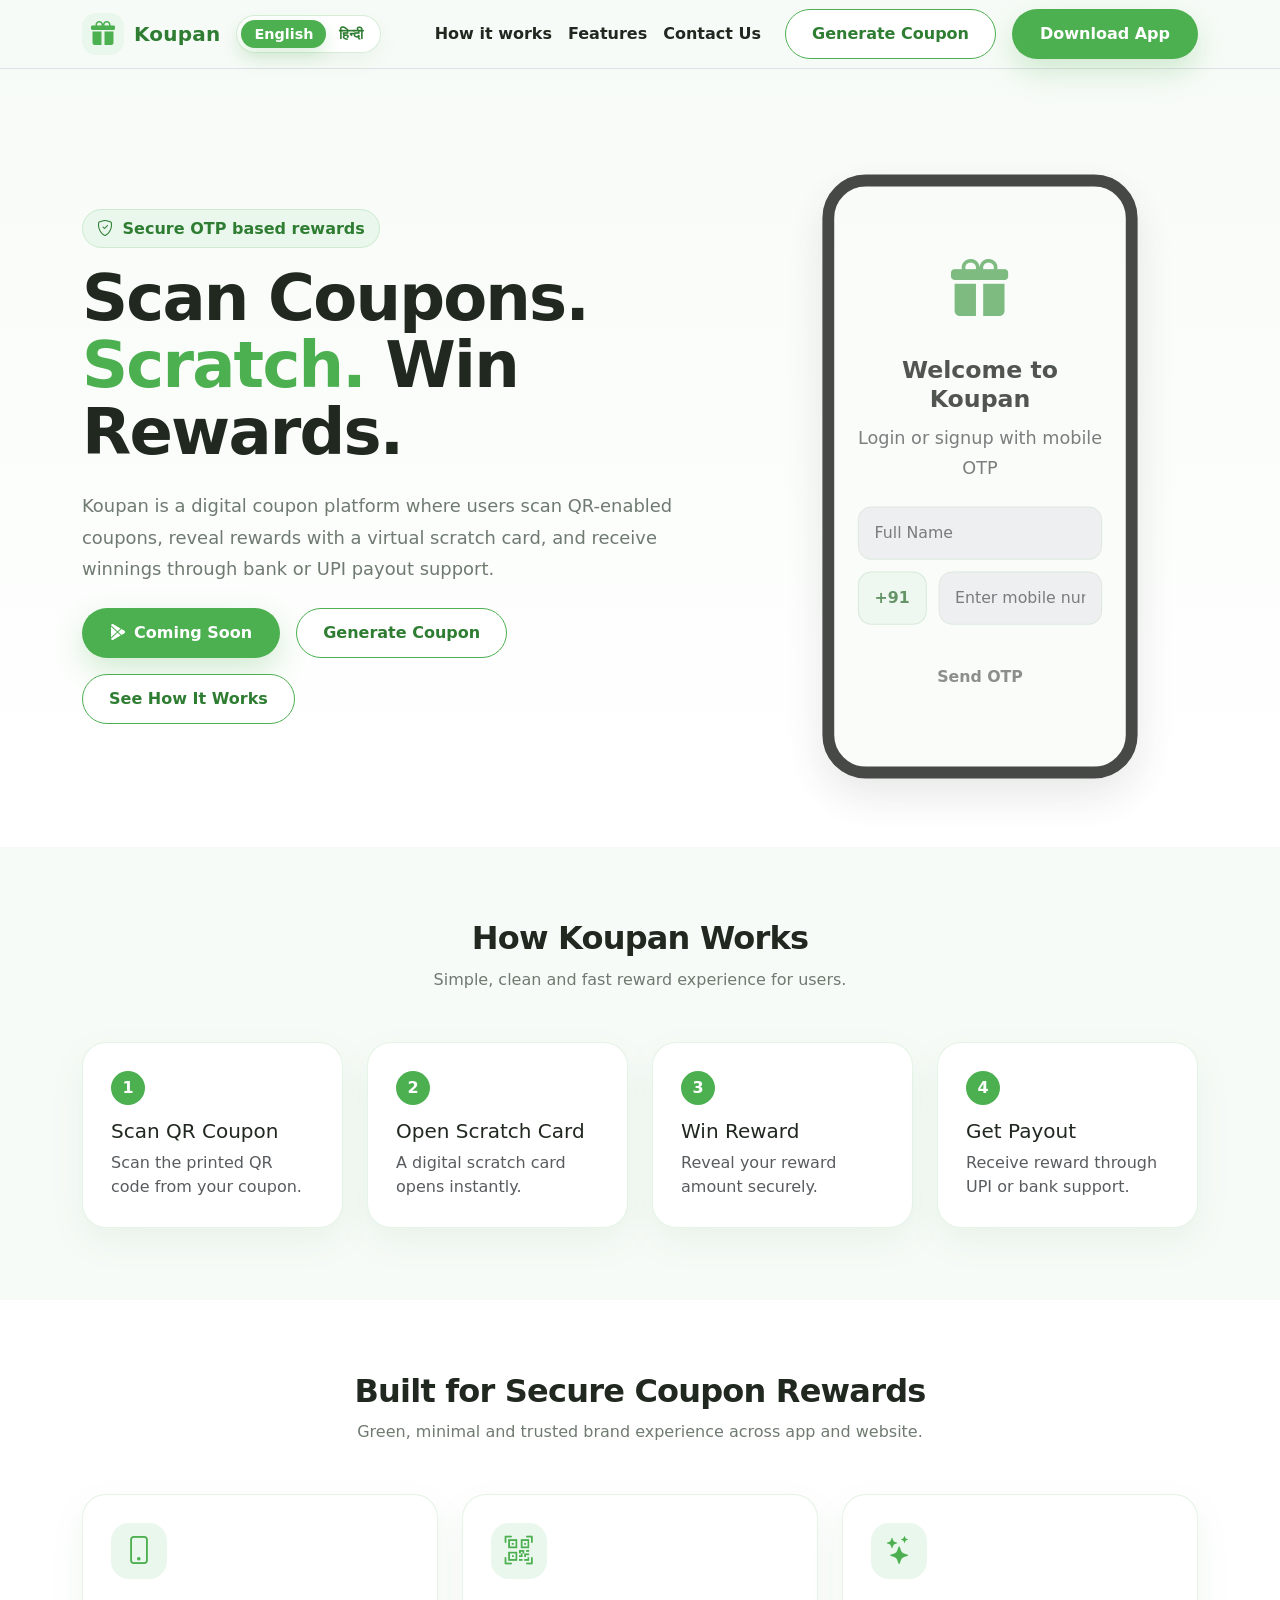
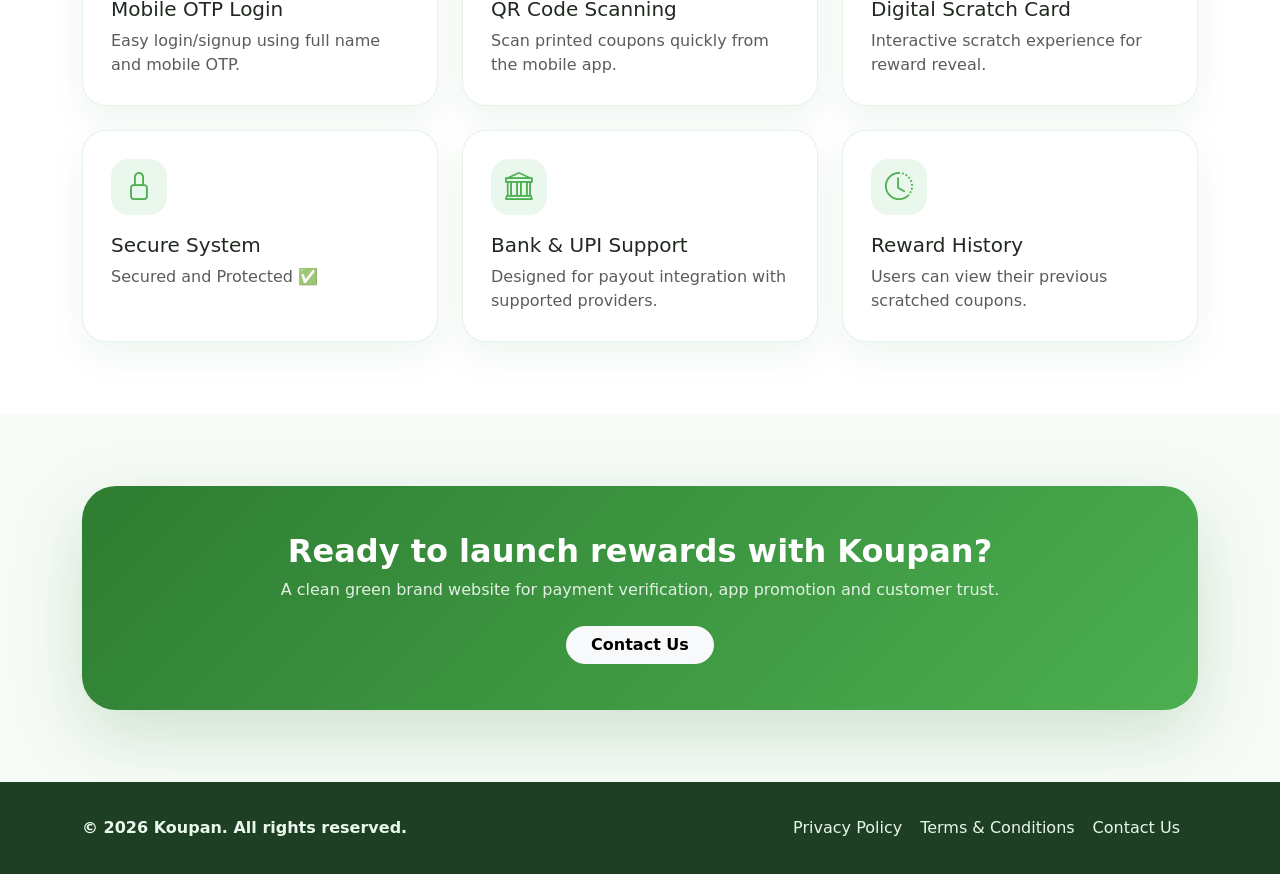
==== commit 61365fe9: "Generate coupan added" ====
--- a/index.html
+++ b/index.html
@@ -27,6 +27,7 @@
         <li class="nav-item"><a class="nav-link" href="#how"><span data-i18n="navHow">How it works</span></a></li>
         <li class="nav-item"><a class="nav-link" href="#features"><span data-i18n="navFeatures">Features</span></a></li>
         <li class="nav-item"><a class="nav-link" href="contact.html"><span data-i18n="navContact">Contact Us</span></a></li>
+        <li class="nav-item ms-lg-3"><a class="btn btn-outline-koupan" href="#generate" data-generate-preview="true"><span data-i18n="generateCoupon">Generate Coupon</span></a></li>
         <li class="nav-item ms-lg-3"><a class="btn btn-koupan" href="#download"><span data-i18n="navDownload">Download App</span></a></li>
       </ul>
     </div>
@@ -42,17 +43,35 @@
         <p><span data-i18n="heroSub">Koupan is a digital coupon platform where users scan QR-enabled coupons, reveal rewards with a virtual scratch card, and receive winnings through bank or UPI payout support.</span></p>
         <div class="d-flex flex-wrap gap-3 mt-4" id="download">
           <a href="#" class="btn btn-koupan"><i class="bi bi-google-play me-2"></i><span data-i18n="comingSoon">Coming Soon</span></a>
+          <a href="#generate" class="btn btn-outline-koupan" data-generate-preview="true"><span data-i18n="generateCoupon">Generate Coupon</span></a>
           <a href="#how" class="btn btn-outline-koupan"><span data-i18n="seeHow">See How It Works</span></a>
         </div>
       </div>
       <div class="col-lg-5">
-        <div class="phone-mock text-center">
+        <div class="phone-mock text-center is-inactive" id="generate" aria-disabled="true">
           <div class="phone-icon"><i class="bi bi-gift-fill"></i></div>
           <h4 class="fw-bold mt-4"><span data-i18n="mockWelcome">Welcome to Koupan</span></h4>
           <p class="small text-muted"><span data-i18n="mockLogin">Login or signup with mobile OTP</span></p>
-          <div class="input-demo"><span data-i18n="fullName">Full Name</span></div>
-          <div class="mobile-demo"><span>+91</span> <span data-i18n="mobilePlaceholder">Enter mobile number</span></div>
-          <div class="demo-button"><span data-i18n="sendOtp">Send OTP</span></div>
+          <form id="authForm" class="auth-form">
+            <input id="fullNameInput" class="form-control auth-input" type="text" data-i18n-placeholder="fullName" placeholder="Full Name" aria-label="Full Name">
+            <div class="mobile-row">
+              <span class="mobile-prefix">+91</span>
+              <input id="mobileInput" class="form-control auth-input mobile-number-input" type="tel" data-i18n-placeholder="mobilePlaceholder" placeholder="Enter mobile number" aria-label="Mobile number">
+            </div>
+            <button type="button" id="sendOtpBtn" class="btn btn-koupan w-100 mt-3"><span data-i18n="sendOtp">Send OTP</span></button>
+            <div id="authStatus" class="auth-status"></div>
+            <div id="debugResponse" class="debug-response d-none"></div>
+            <div id="otpSection" class="otp-section d-none">
+              <input id="otpInput" class="form-control auth-input" type="text" maxlength="6" data-i18n-placeholder="otpPlaceholder" placeholder="Enter OTP" aria-label="OTP">
+              <button type="button" id="verifyOtpBtn" class="btn btn-outline-koupan w-100 mt-3"><span data-i18n="verifyOtp">Verify OTP</span></button>
+            </div>
+            <div id="generateSection" class="generate-section d-none">
+              <p class="small text-muted mb-2"><span data-i18n="otpVerifiedText">OTP verified. Generate your coupon PDF.</span></p>
+              <input id="couponCountInput" class="form-control auth-input" type="number" min="1" value="1" data-i18n-placeholder="countPlaceholder" placeholder="Coupon count" aria-label="Coupon count">
+              <button type="button" id="generateCouponBtn" class="btn btn-koupan w-100 mt-3"><span data-i18n="generateCoupon">Generate Coupon</span></button>
+              <a id="couponLink" class="btn btn-outline-koupan w-100 mt-2 d-none" href="#" target="_blank" rel="noopener"><span data-i18n="viewCouponLink">Open Coupon PDF</span></a>
+            </div>
+          </form>
         </div>
       </div>
     </div>
@@ -108,38 +127,6 @@
   </div>
 </footer>
 <script src="https://cdn.jsdelivr.net/npm/bootstrap@5.3.3/dist/js/bootstrap.bundle.min.js"></script>
-
-<script>
-const translations = {
-  en: {
-    navHow:'How it works', navFeatures:'Features', navContact:'Contact Us', navDownload:'Download App',
-    badge:'Secure OTP based rewards', heroTitle:'Scan Coupons. <span class="text-green">Scratch.</span> Win Rewards.',
-    heroSub:'Koupan is a digital coupon platform where users scan QR-enabled coupons, reveal rewards with a virtual scratch card, and receive winnings through bank or UPI payout support.',
-    comingSoon:'Coming Soon', seeHow:'See How It Works', mockWelcome:'Welcome to Koupan', mockLogin:'Login or signup with mobile OTP', fullName:'Full Name', mobilePlaceholder:'Enter mobile number', sendOtp:'Send OTP',
-    howTitle:'How Koupan Works', howSub:'Simple, clean and fast reward experience for users.', step1Title:'Scan QR Coupon', step1Text:'Scan the printed QR code from your coupon.', step2Title:'Open Scratch Card', step2Text:'A digital scratch card opens instantly.', step3Title:'Win Reward', step3Text:'Reveal your reward amount securely.', step4Title:'Get Payout', step4Text:'Receive reward through UPI or bank support.',
-    featuresTitle:'Built for Secure Coupon Rewards', featuresSub:'Green, minimal and trusted brand experience across app and website.', f1Title:'Mobile OTP Login', f1Text:'Easy login/signup using full name and mobile OTP.', f2Title:'QR Code Scanning', f2Text:'Scan printed coupons quickly from the mobile app.', f3Title:'Digital Scratch Card', f3Text:'Interactive scratch experience for reward reveal.', f4Title:'Secure System', f4Text:'Secured and Protected ✅', f5Title:'Bank & UPI Support', f5Text:'Designed for payout integration with supported providers.', f6Title:'Reward History', f6Text:'Users can view their previous scratched coupons.',
-    ctaTitle:'Ready to launch rewards with Koupan?', ctaText:'A clean green brand website for payment verification, app promotion and customer trust.', contactUs:'Contact Us', footerCopy:'© 2026 Koupan. All rights reserved.', privacy:'Privacy Policy', terms:'Terms & Conditions'
-  },
-  hi: {
-    navHow:'कैसे काम करता है', navFeatures:'फीचर्स', navContact:'संपर्क करें', navDownload:'ऐप डाउनलोड करें',
-    badge:'सुरक्षित OTP आधारित रिवॉर्ड', heroTitle:'कूपन स्कैन करें. <span class="text-green">स्क्रैच करें.</span> रिवॉर्ड जीतें.',
-    heroSub:'Koupan एक डिजिटल कूपन प्लेटफॉर्म है जहाँ यूज़र QR कूपन स्कैन करते हैं, वर्चुअल स्क्रैच कार्ड से रिवॉर्ड देखते हैं, और बैंक या UPI सपोर्ट के माध्यम से जीत की राशि प्राप्त करते हैं.',
-    comingSoon:'जल्द आ रहा है', seeHow:'कैसे काम करता है देखें', mockWelcome:'Koupan में आपका स्वागत है', mockLogin:'मोबाइल OTP से लॉगिन या साइनअप करें', fullName:'पूरा नाम', mobilePlaceholder:'मोबाइल नंबर डालें', sendOtp:'OTP भेजें',
-    howTitle:'Koupan कैसे काम करता है', howSub:'यूज़र के लिए आसान, साफ और तेज रिवॉर्ड अनुभव.', step1Title:'QR कूपन स्कैन करें', step1Text:'अपने कूपन पर प्रिंटेड QR कोड स्कैन करें.', step2Title:'स्क्रैच कार्ड खोलें', step2Text:'डिजिटल स्क्रैच कार्ड तुरंत खुल जाता है.', step3Title:'रिवॉर्ड जीतें', step3Text:'अपनी रिवॉर्ड राशि सुरक्षित तरीके से देखें.', step4Title:'पेआउट प्राप्त करें', step4Text:'UPI या बैंक सपोर्ट के माध्यम से रिवॉर्ड प्राप्त करें.',
-    featuresTitle:'सुरक्षित कूपन रिवॉर्ड के लिए बनाया गया', featuresSub:'ऐप और वेबसाइट दोनों में ग्रीन, मिनिमल और भरोसेमंद ब्रांड अनुभव.', f1Title:'मोबाइल OTP लॉगिन', f1Text:'पूरा नाम और मोबाइल OTP से आसान लॉगिन/साइनअप.', f2Title:'QR कोड स्कैनिंग', f2Text:'मोबाइल ऐप से प्रिंटेड कूपन जल्दी स्कैन करें.', f3Title:'डिजिटल स्क्रैच कार्ड', f3Text:'रिवॉर्ड देखने के लिए इंटरैक्टिव स्क्रैच अनुभव.', f4Title:'सुरक्षित सिस्टम', f4Text:'सुरक्षित एवं संरक्षित ✅', f5Title:'बैंक और UPI सपोर्ट', f5Text:'Supported providers के साथ payout integration के लिए तैयार.', f6Title:'रिवॉर्ड हिस्ट्री', f6Text:'यूज़र अपने पहले स्क्रैच किए गए कूपन देख सकते हैं.',
-    ctaTitle:'Koupan के साथ रिवॉर्ड लॉन्च करने के लिए तैयार हैं?', ctaText:'Payment verification, app promotion और customer trust के लिए clean green brand website.', contactUs:'संपर्क करें', footerCopy:'© 2026 Koupan. सभी अधिकार सुरक्षित.', privacy:'गोपनीयता नीति', terms:'नियम एवं शर्तें'
-  }
-};
-function setLanguage(lang){
-  const dict = translations[lang] || translations.en;
-  document.querySelectorAll('[data-i18n]').forEach(el => { el.textContent = dict[el.dataset.i18n] || el.textContent; });
-  document.querySelectorAll('[data-i18n-html]').forEach(el => { el.innerHTML = dict[el.dataset.i18nHtml] || el.innerHTML; });
-  document.querySelectorAll('[data-lang-btn]').forEach(btn => btn.classList.toggle('active', btn.dataset.langBtn === lang));
-  document.documentElement.lang = lang === 'hi' ? 'hi' : 'en';
-  localStorage.setItem('koupanLang', lang);
-}
-document.querySelectorAll('[data-lang-btn]').forEach(btn => btn.addEventListener('click', () => setLanguage(btn.dataset.langBtn)));
-setLanguage(localStorage.getItem('koupanLang') || 'en');
-</script>
+<script src="assets/app.js"></script>
 </body>
 </html>
--- a/assets/style.css
+++ b/assets/style.css
@@ -46,15 +46,35 @@
 .btn-koupan:hover{background:var(--koupan-dark);color:#fff}
 .btn-outline-koupan{border:1.5px solid var(--koupan-green);color:var(--koupan-dark);border-radius:999px;padding:12px 26px;font-weight:800;background:#fff}
 .btn-outline-koupan:hover{background:var(--koupan-soft);color:var(--koupan-dark)}
+.btn-koupan:disabled, .btn-outline-koupan:disabled{opacity:.65;cursor:not-allowed;box-shadow:none}
+.btn-loading .spinner-border{width:1rem;height:1rem}
 
 .phone-mock{
-  max-width:320px;margin:auto;border:12px solid #131713;border-radius:44px;background:#F8FCF8;padding:34px 24px;box-shadow:0 30px 70px rgba(0,0,0,.18);min-height:560px;
+  max-width:320px;margin:auto;border:12px solid #131713;border-radius:44px;background:#F8FCF8;padding:34px 24px;box-shadow:0 30px 70px rgba(0,0,0,.18);min-height:560px;transition:transform .35s ease,opacity .35s ease,box-shadow .35s ease,filter .35s ease;
 }
+.phone-mock.is-inactive{opacity:.78;filter:grayscale(.16) saturate(.92);transform:translateY(6px) scale(.985);box-shadow:0 18px 44px rgba(0,0,0,.12)}
+.phone-mock.is-active{animation:phonePreviewActivate .35s ease forwards;opacity:1;filter:none;transform:translateY(0) scale(1)}
+.phone-mock.is-inactive .auth-form input,
+.phone-mock.is-inactive .auth-form button{cursor:not-allowed}
 .phone-icon{font-size:58px;color:var(--koupan-green);margin-top:28px}
+
+@keyframes phonePreviewActivate{
+  0%{opacity:.78;filter:grayscale(.16) saturate(.92);transform:translateY(6px) scale(.985)}
+  100%{opacity:1;filter:none;transform:translateY(0) scale(1)}
+}
 .input-demo{background:#fff;border:1px solid #d8ded8;border-radius:10px;padding:14px 16px;color:#777;margin:16px 0;text-align:left}
 .mobile-demo{border:1.5px solid var(--koupan-green);border-radius:10px;padding:14px 16px;text-align:left;background:#fff}
 .mobile-demo span{font-weight:800;margin-right:16px;color:#222}
 .demo-button{margin-top:22px;background:#FAFFFA;border-radius:999px;padding:14px;color:var(--koupan-dark);font-weight:800;box-shadow:0 2px 6px rgba(0,0,0,.12)}
+.auth-form{display:flex;flex-direction:column;gap:12px;margin-top:24px}
+.auth-input{border:1px solid rgba(46,125,50,.18);border-radius:14px;padding:14px 16px;font-size:1rem}
+.mobile-row{display:flex;gap:12px;align-items:center}
+.mobile-prefix{background:var(--koupan-soft);border:1px solid rgba(76,175,80,.22);border-radius:14px;padding:14px 16px;font-weight:800;color:var(--koupan-dark)}
+.mobile-number-input{flex:1}
+.auth-status{min-height:24px;color:var(--koupan-dark);font-size:.95rem;margin-top:-4px}
+.debug-response{min-height:20px;color:var(--koupan-muted);font-size:.86rem;margin-top:8px;white-space:pre-wrap;word-break:break-word;background:rgba(76,175,80,.08);border:1px solid rgba(76,175,80,.18);border-radius:14px;padding:10px;display:none}
+.otp-section,.generate-section{display:flex;flex-direction:column;gap:12px}
+.d-none{display:none!important}
 
 .section{padding:72px 0}
 .section-title{font-weight:900;letter-spacing:-.8px}
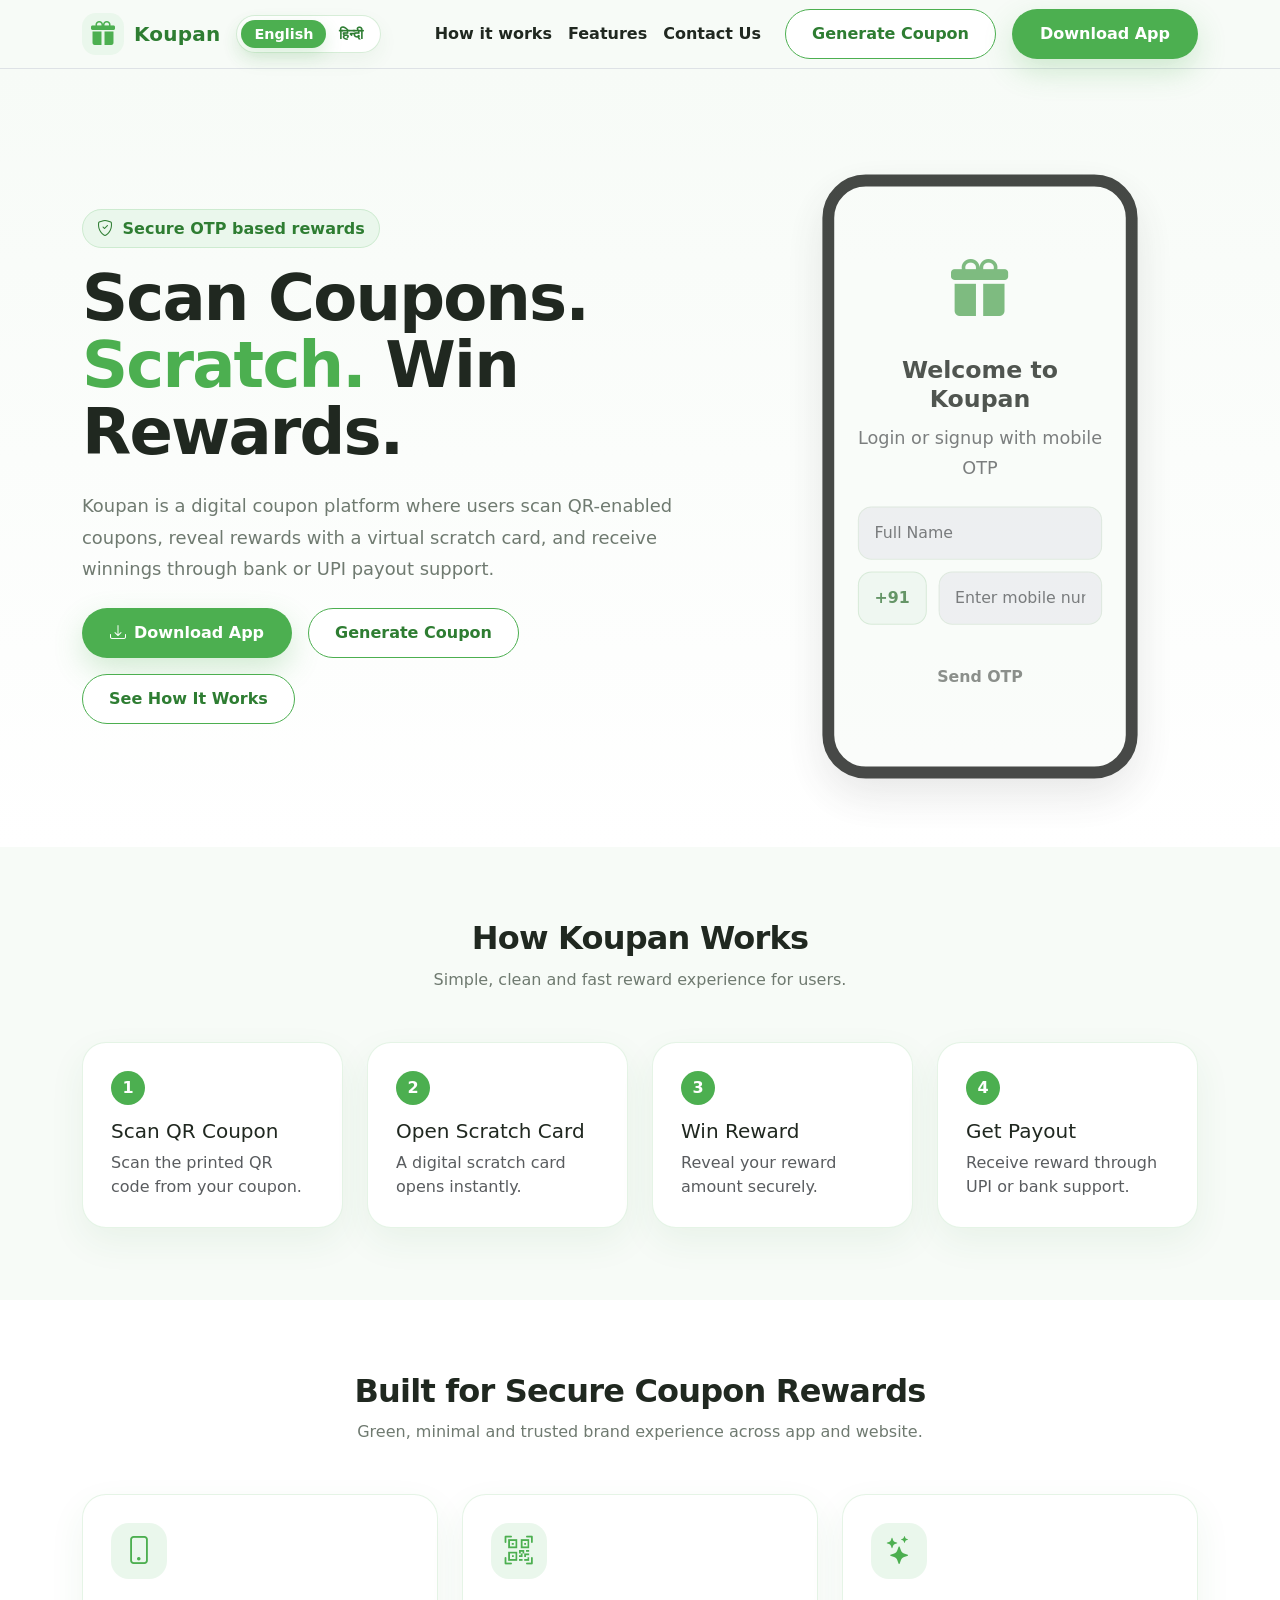
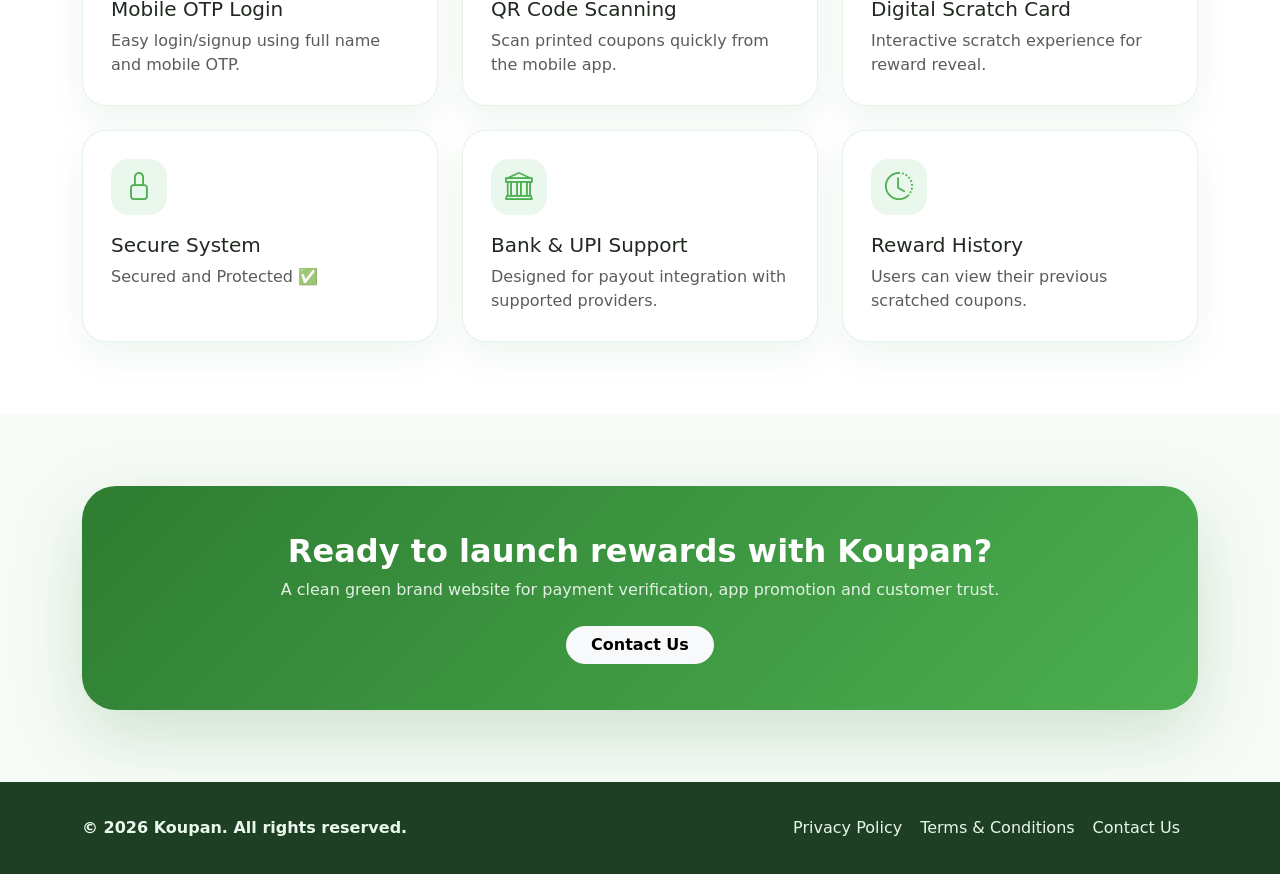
==== commit 5b0d1551: "download link updated" ====
--- a/index.html
+++ b/index.html
@@ -28,7 +28,7 @@
         <li class="nav-item"><a class="nav-link" href="#features"><span data-i18n="navFeatures">Features</span></a></li>
         <li class="nav-item"><a class="nav-link" href="contact.html"><span data-i18n="navContact">Contact Us</span></a></li>
         <li class="nav-item ms-lg-3"><a class="btn btn-outline-koupan" href="#generate" data-generate-preview="true"><span data-i18n="generateCoupon">Generate Coupon</span></a></li>
-        <li class="nav-item ms-lg-3"><a class="btn btn-koupan" href="#download"><span data-i18n="navDownload">Download App</span></a></li>
+        <li class="nav-item ms-lg-3"><a class="btn btn-koupan" href="https://drive.google.com/uc?export=download&id=1KGOuVGJhqHY-v2OjrBqOkvJMP1CeIzG-" target="_blank" rel="noopener"><span data-i18n="navDownload">Download App</span></a></li>
       </ul>
     </div>
   </div>
@@ -42,7 +42,7 @@
         <h1 class="mt-4 mb-4"><span data-i18n-html="heroTitle">Scan Coupons. <span class="text-green">Scratch.</span> <span data-i18n="step3Title">Win Reward</span>s.</span></h1>
         <p><span data-i18n="heroSub">Koupan is a digital coupon platform where users scan QR-enabled coupons, reveal rewards with a virtual scratch card, and receive winnings through bank or UPI payout support.</span></p>
         <div class="d-flex flex-wrap gap-3 mt-4" id="download">
-          <a href="#" class="btn btn-koupan"><i class="bi bi-google-play me-2"></i><span data-i18n="comingSoon">Coming Soon</span></a>
+          <a href="https://drive.google.com/uc?export=download&id=1vjIManGo3hiTQAusmncmGDAiVmT95UF4" class="btn btn-koupan" target="_blank" rel="noopener"><i class="bi bi-download me-2"></i><span data-i18n="navDownload">Download App</span></a>
           <a href="#generate" class="btn btn-outline-koupan" data-generate-preview="true"><span data-i18n="generateCoupon">Generate Coupon</span></a>
           <a href="#how" class="btn btn-outline-koupan"><span data-i18n="seeHow">See How It Works</span></a>
         </div>
